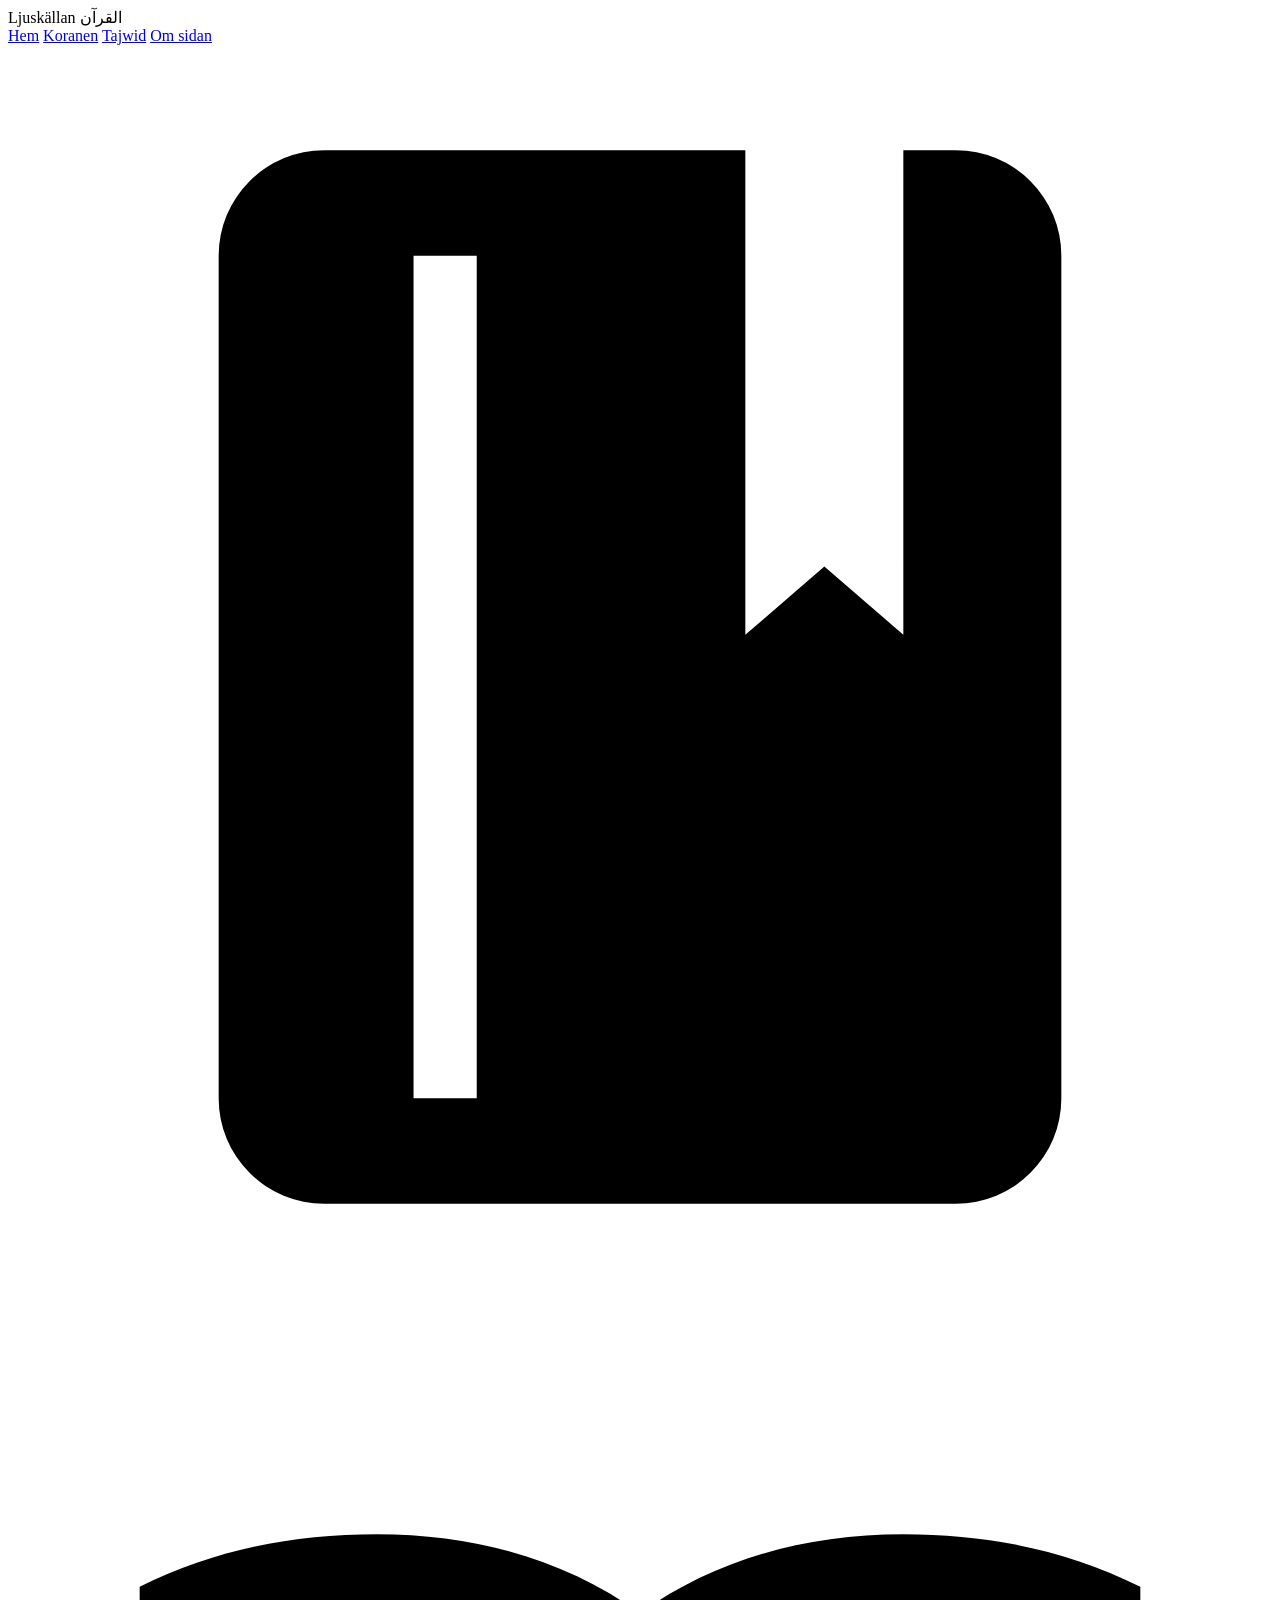
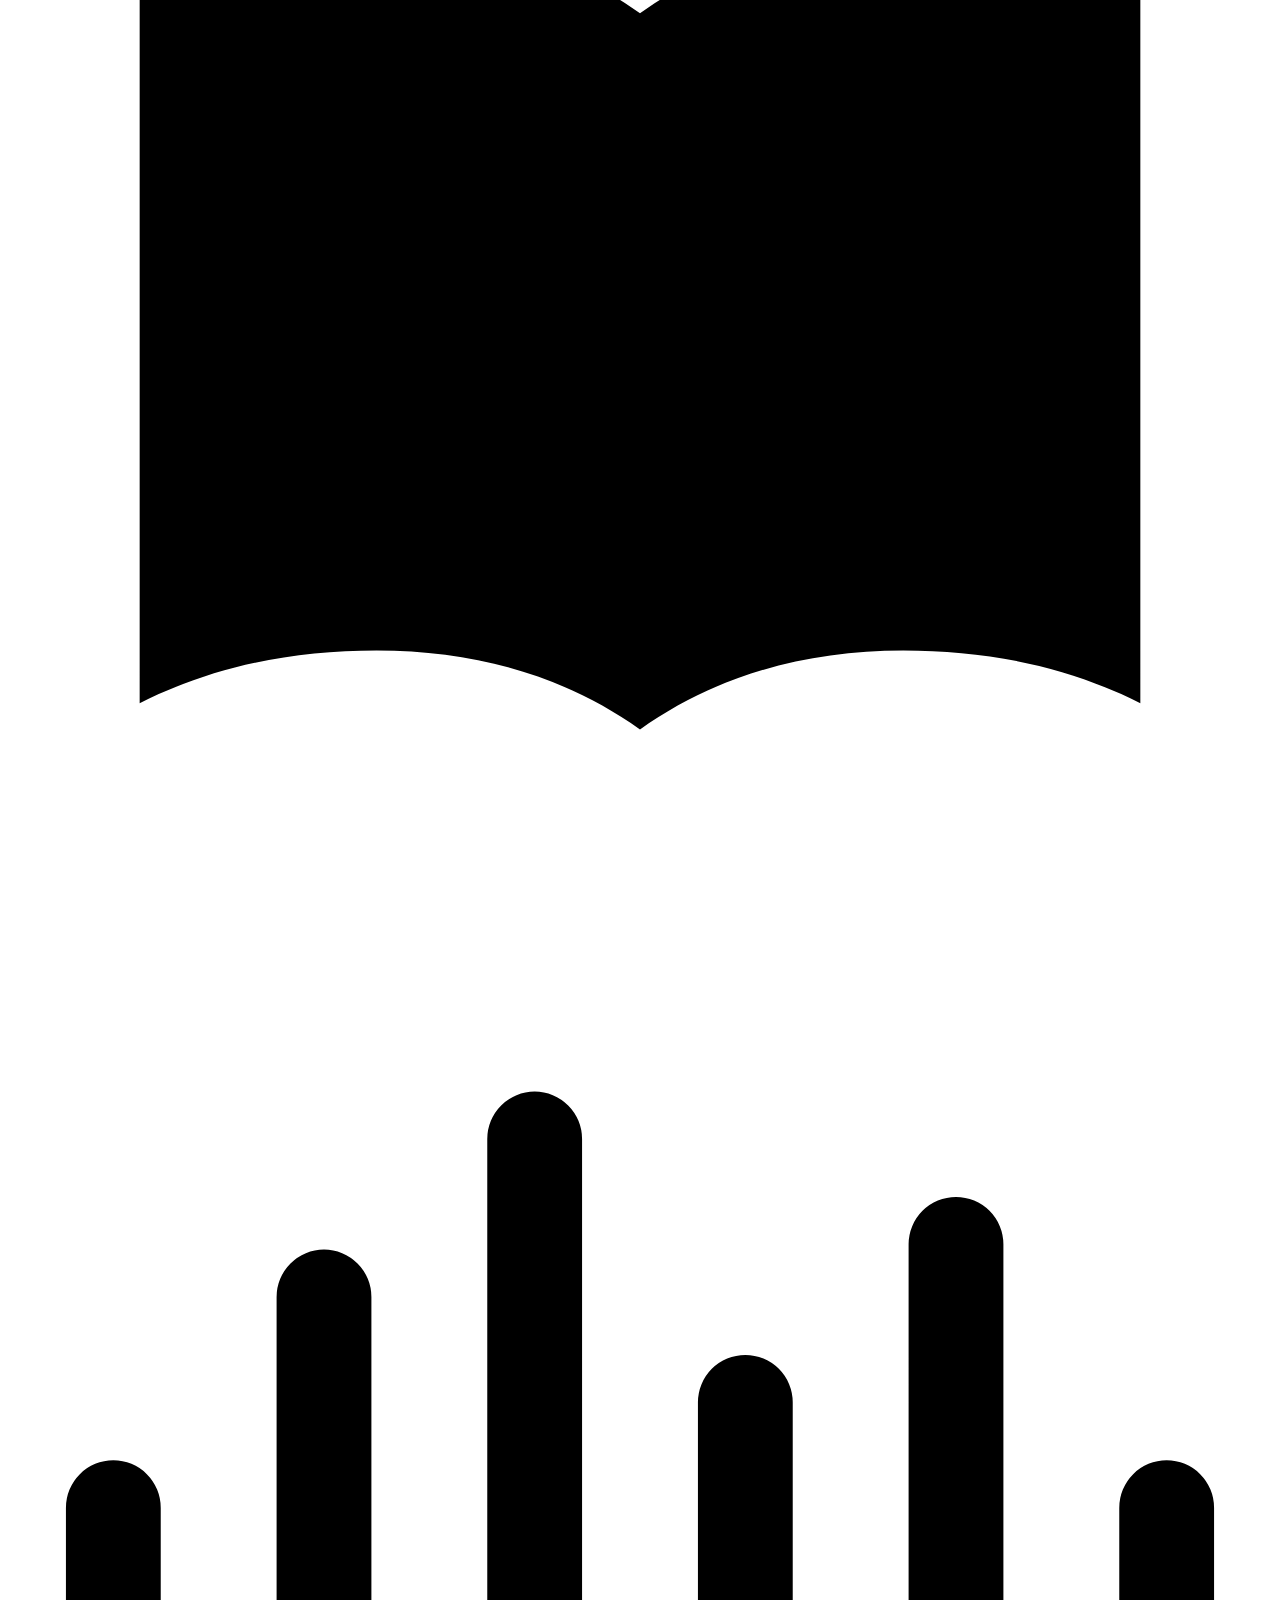
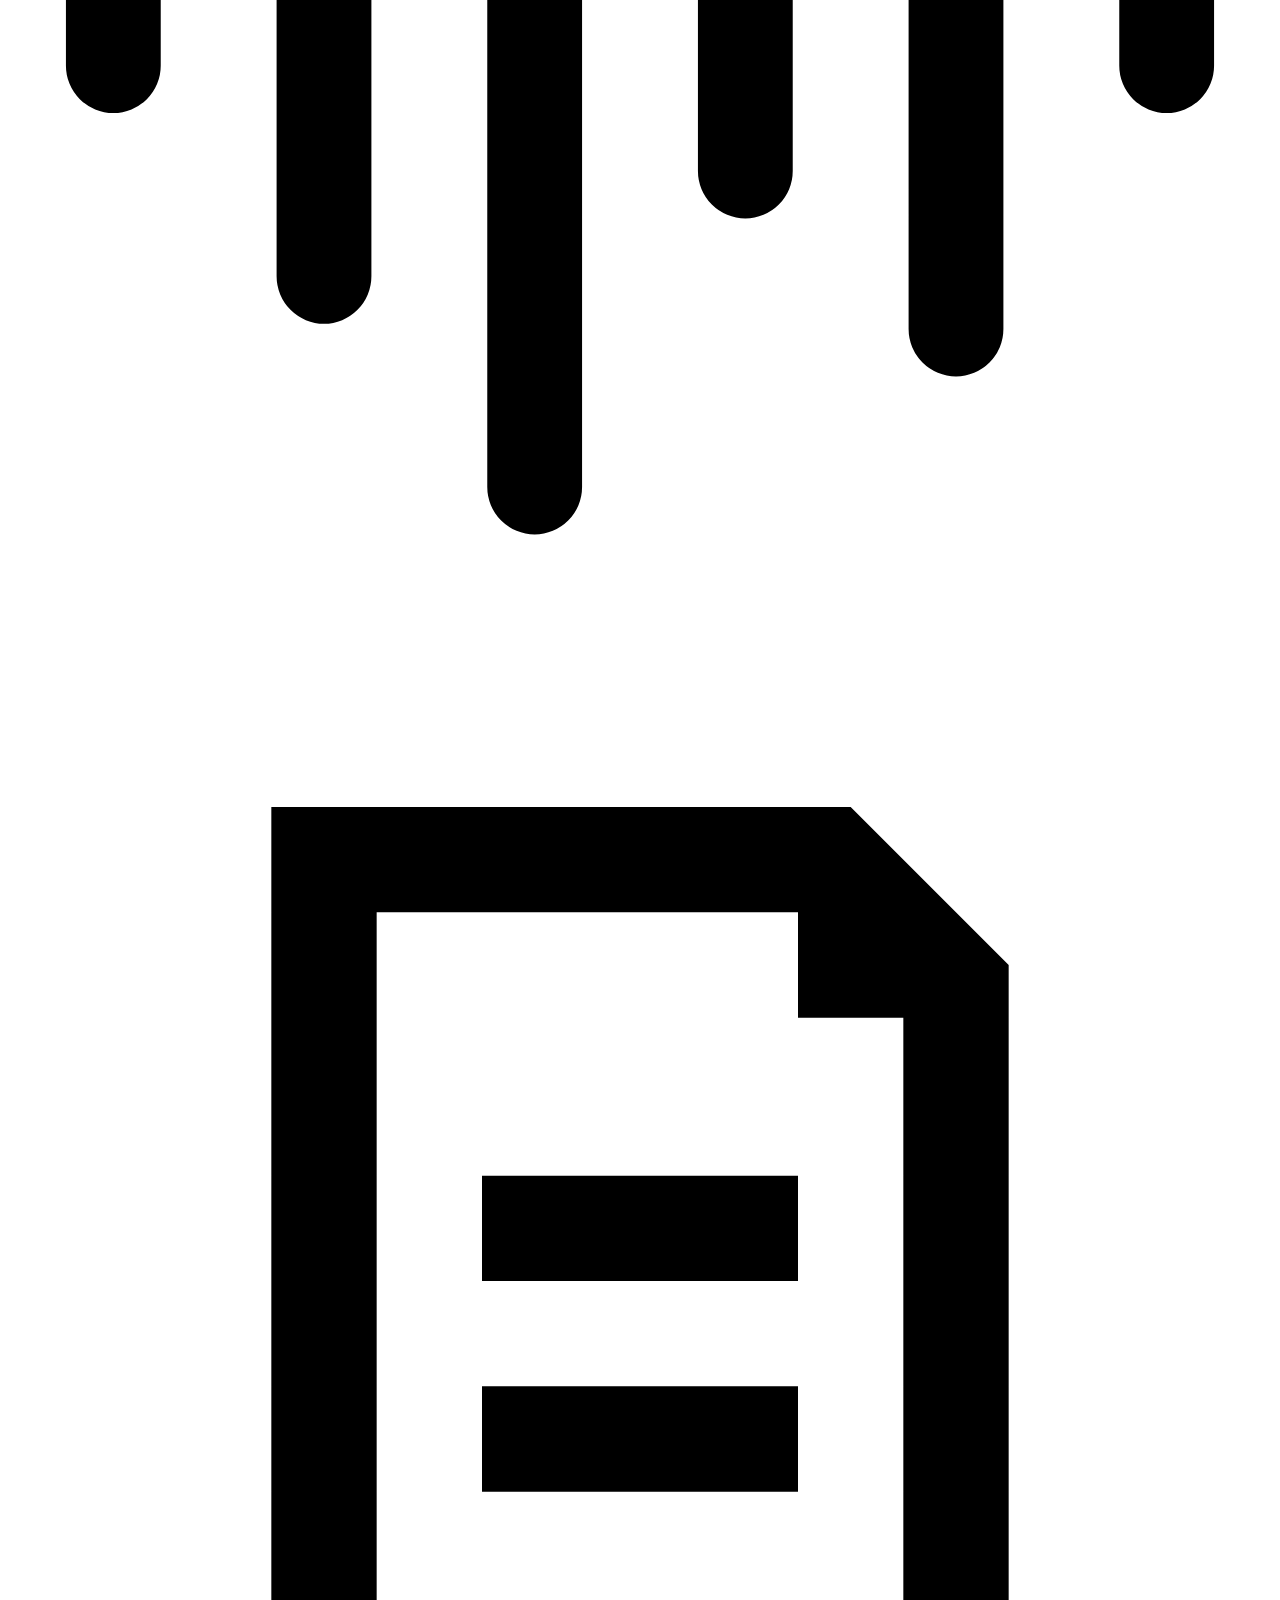
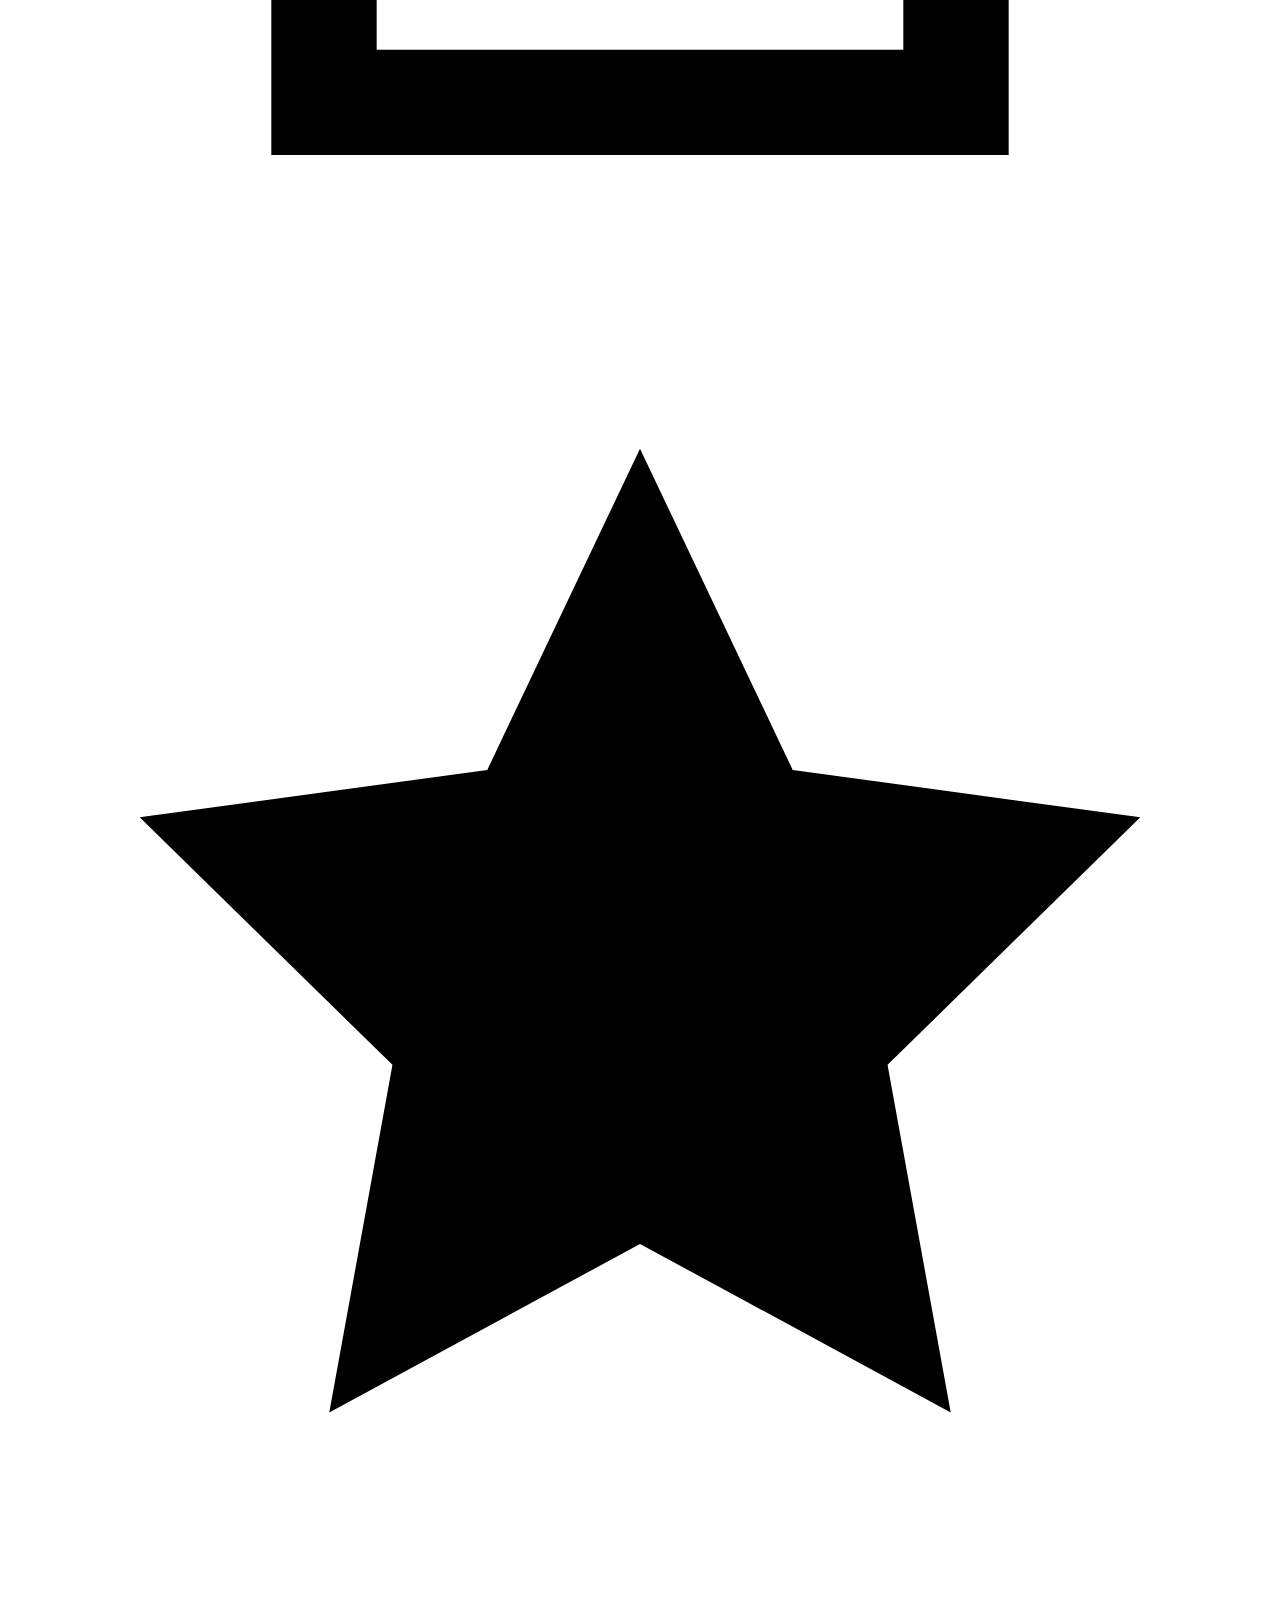
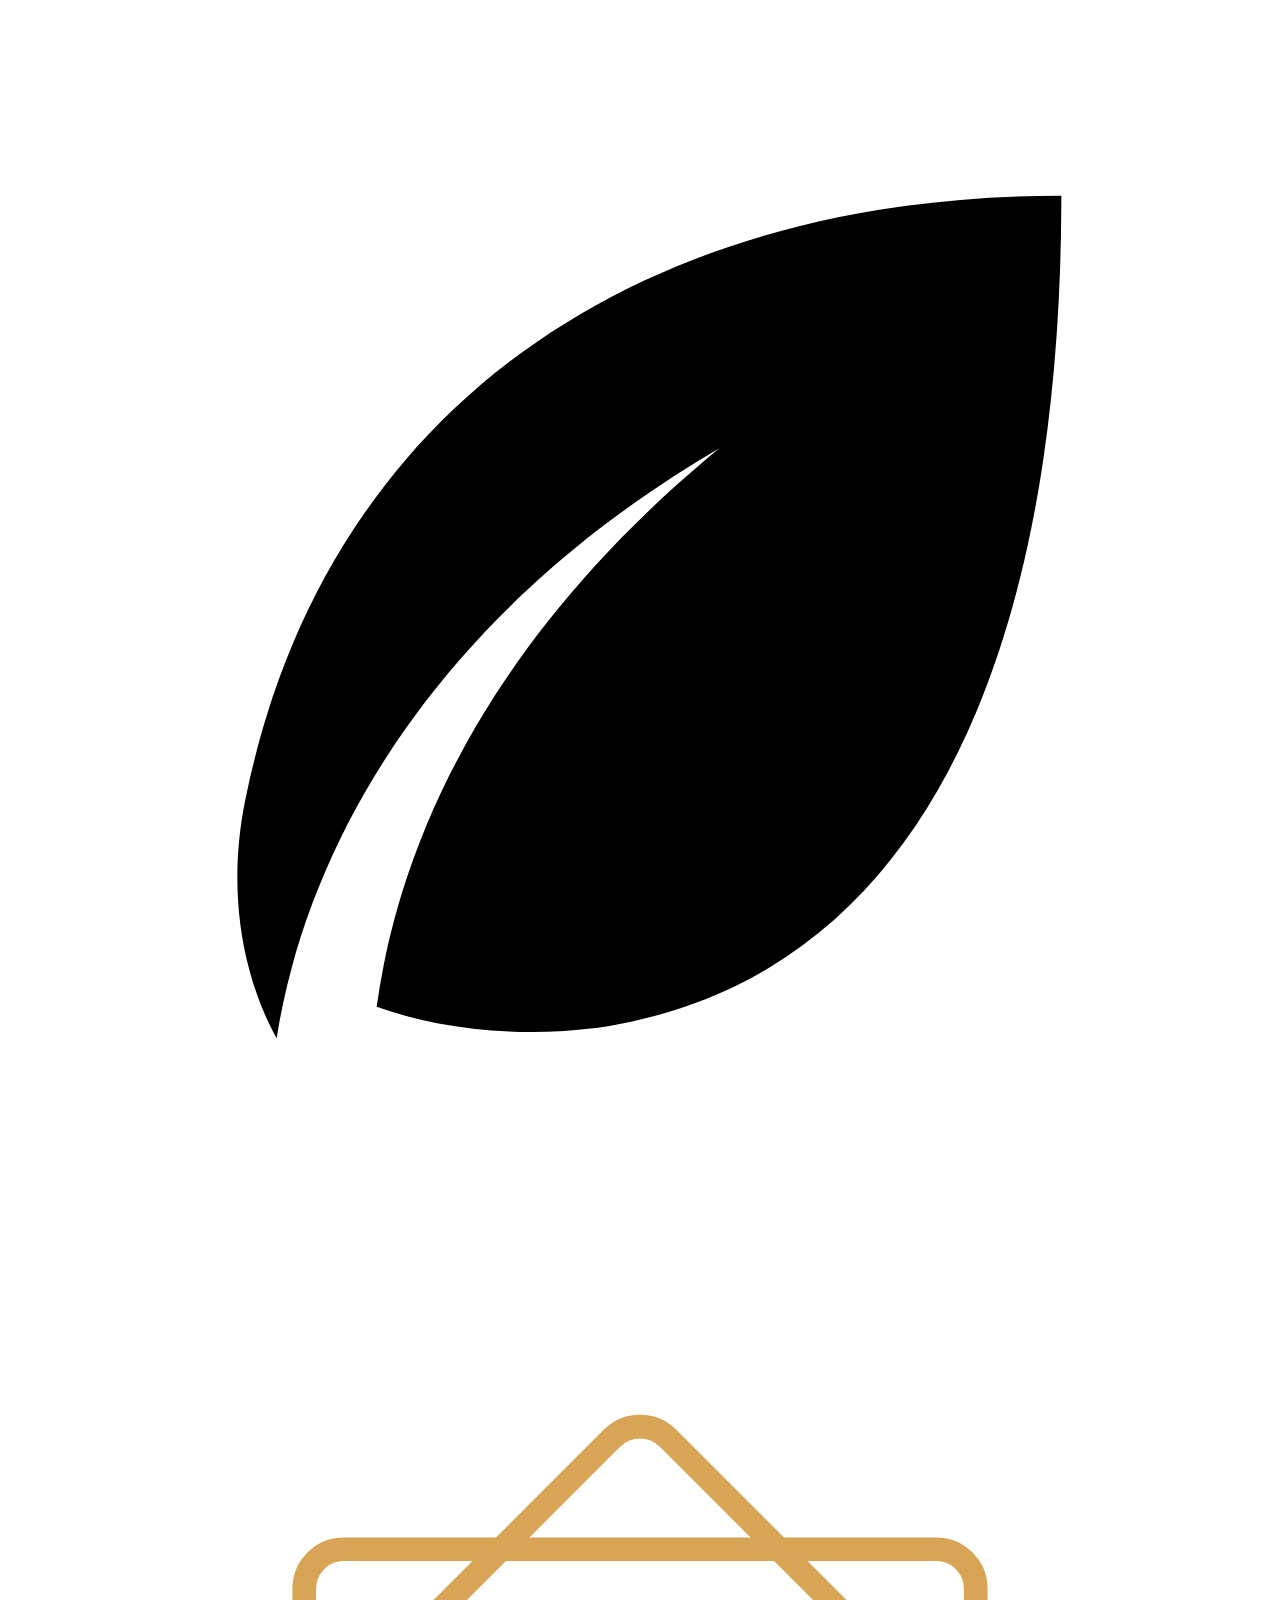
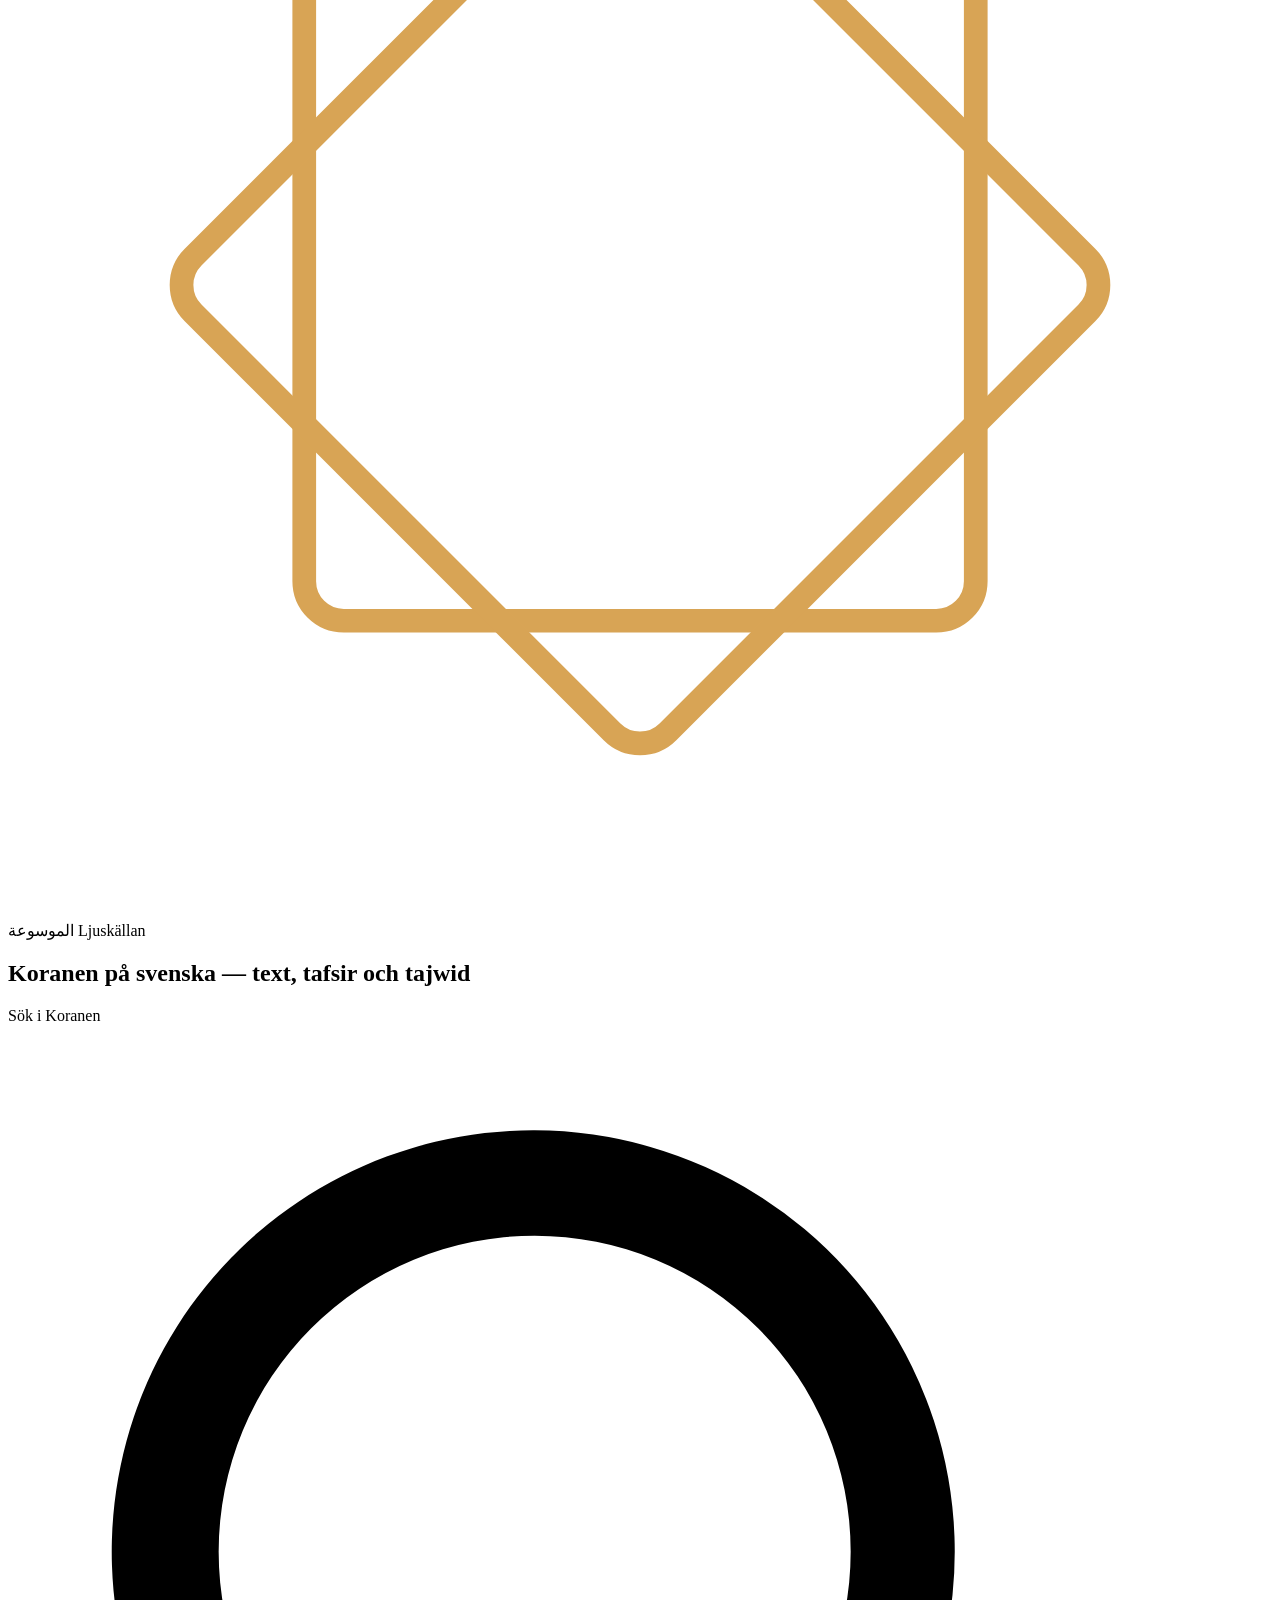
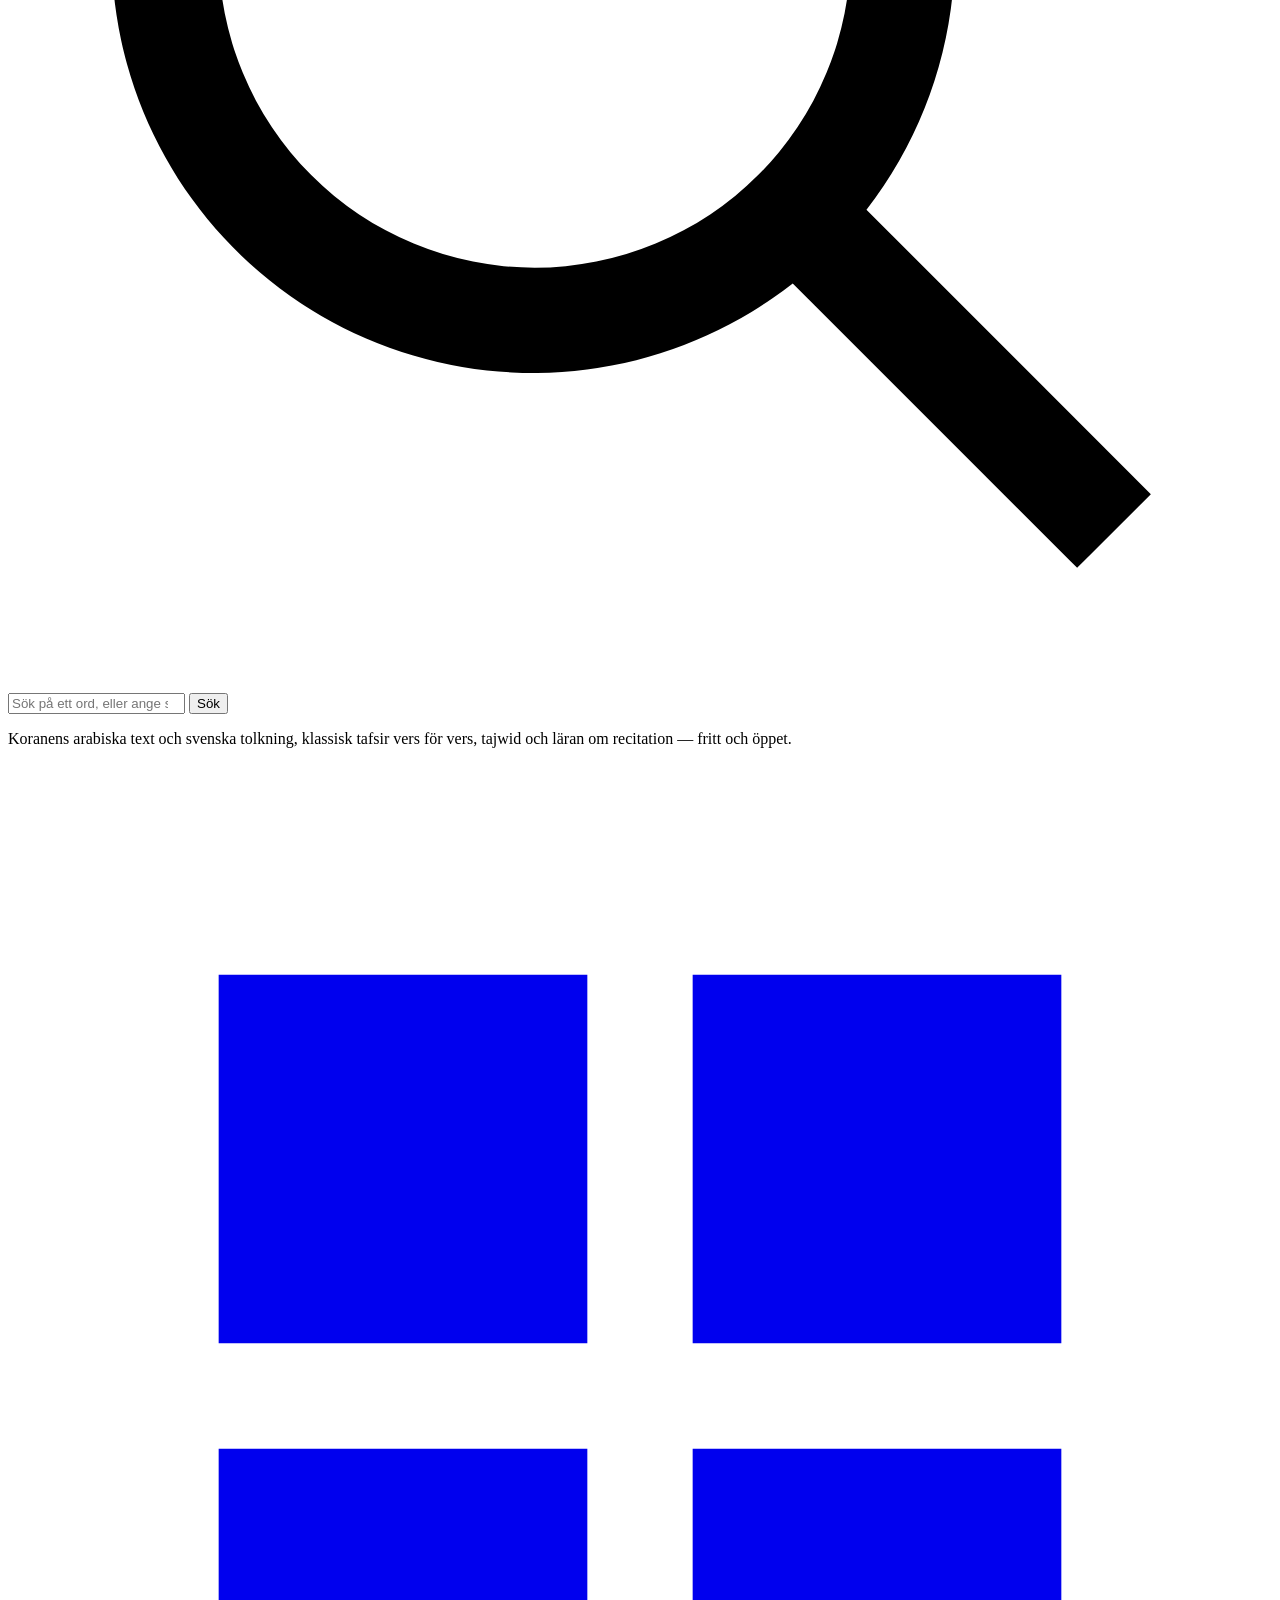
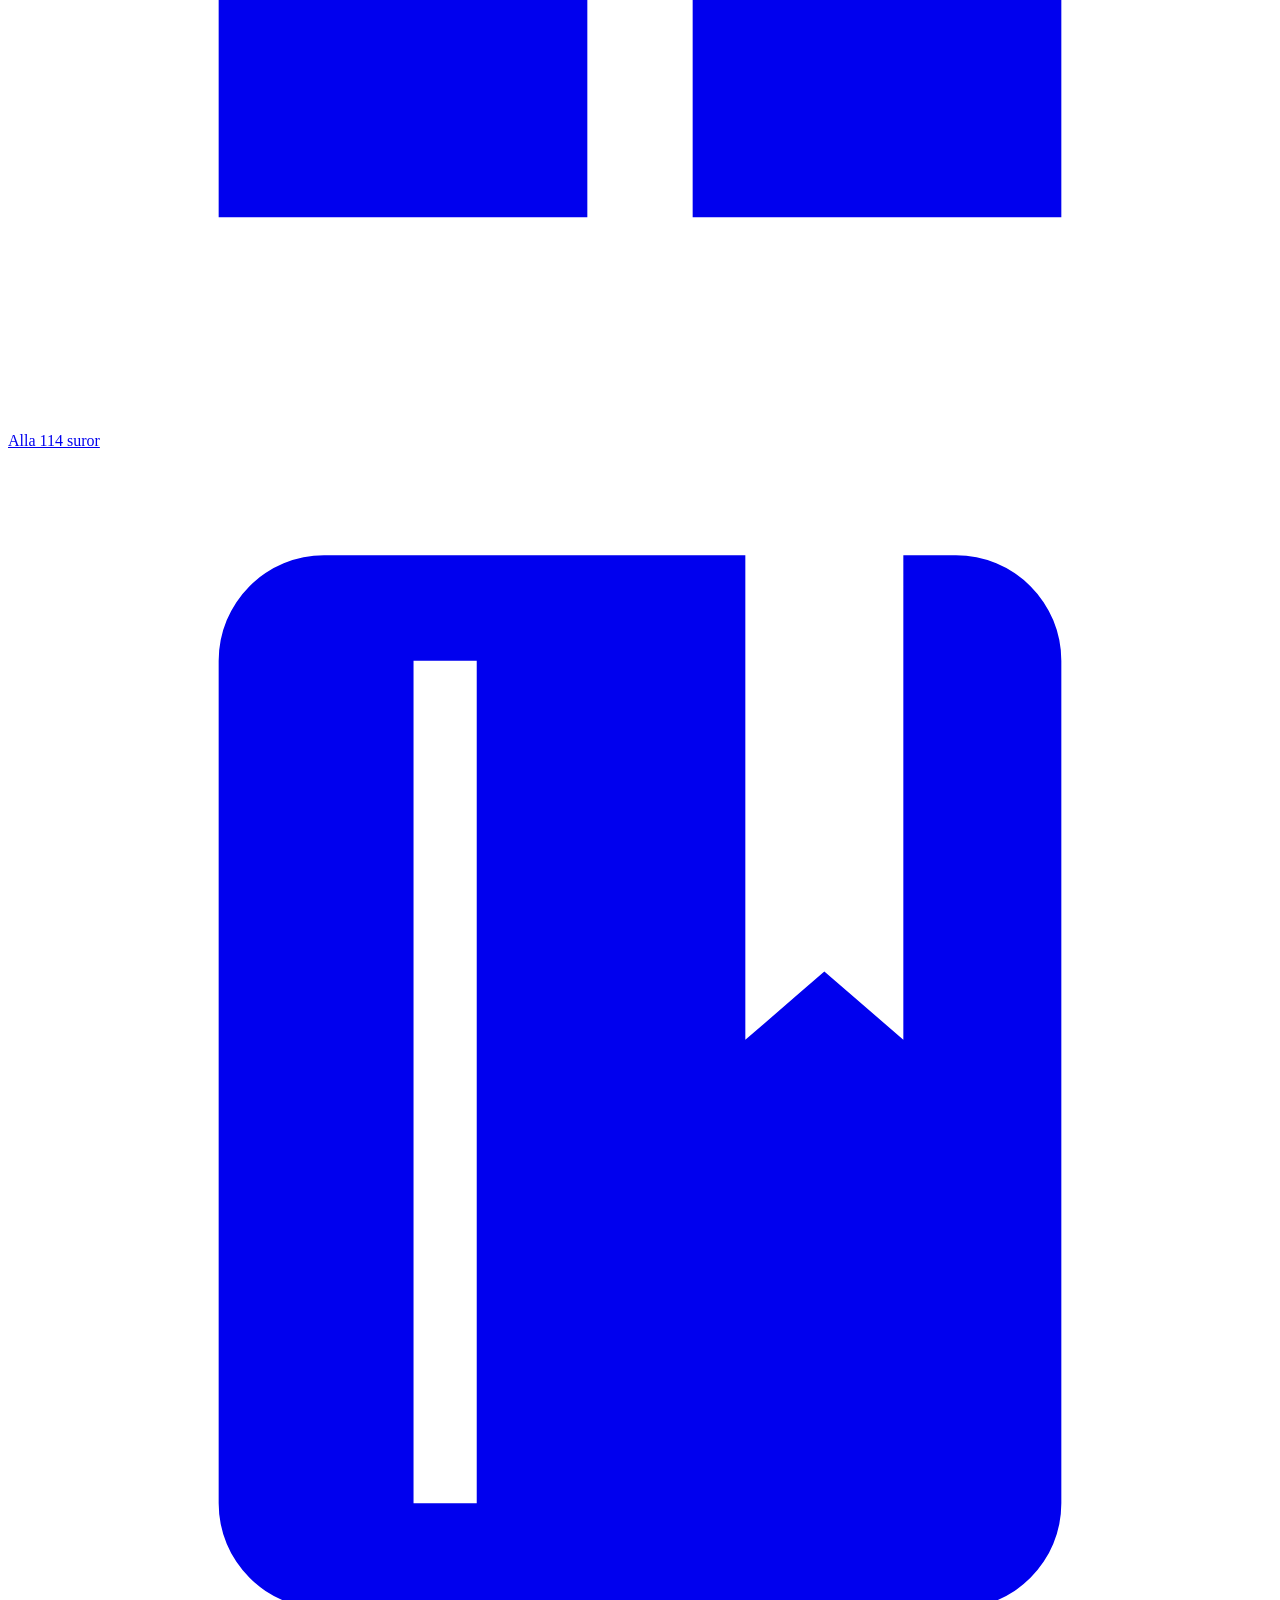
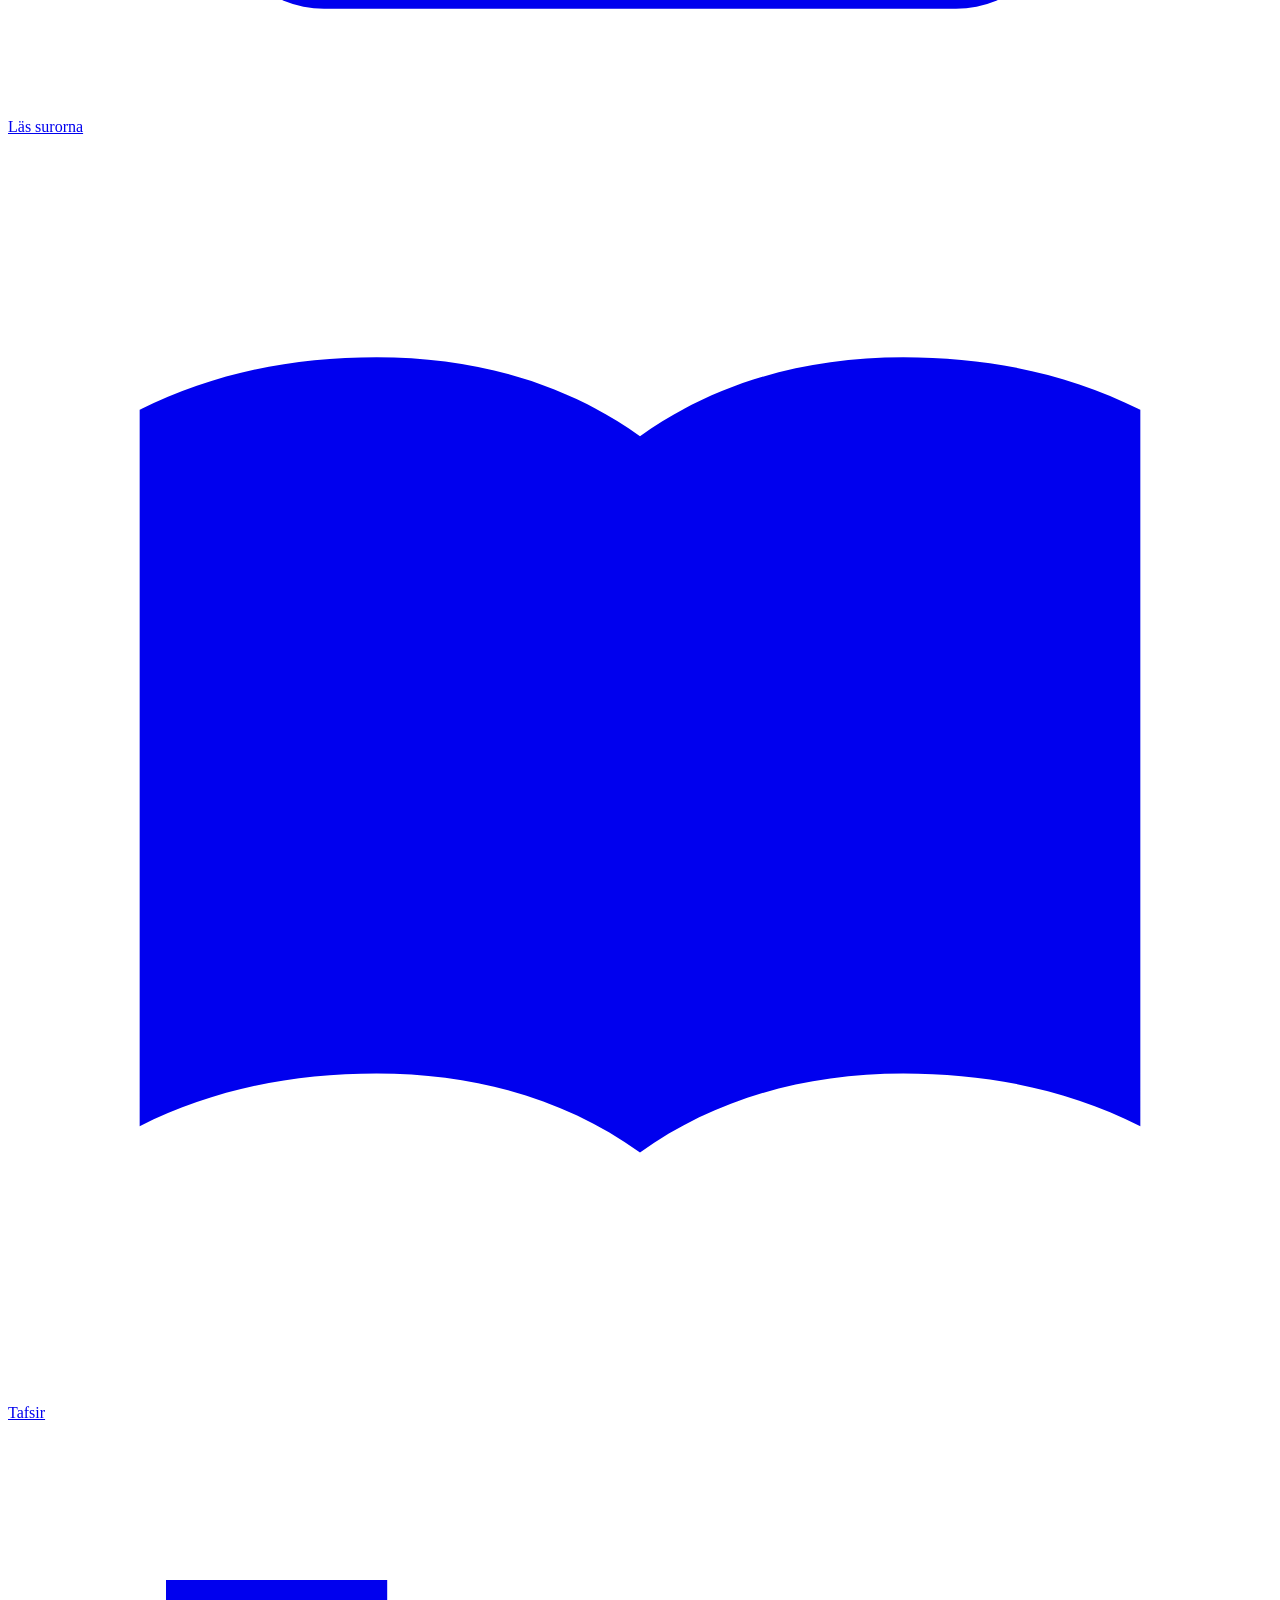
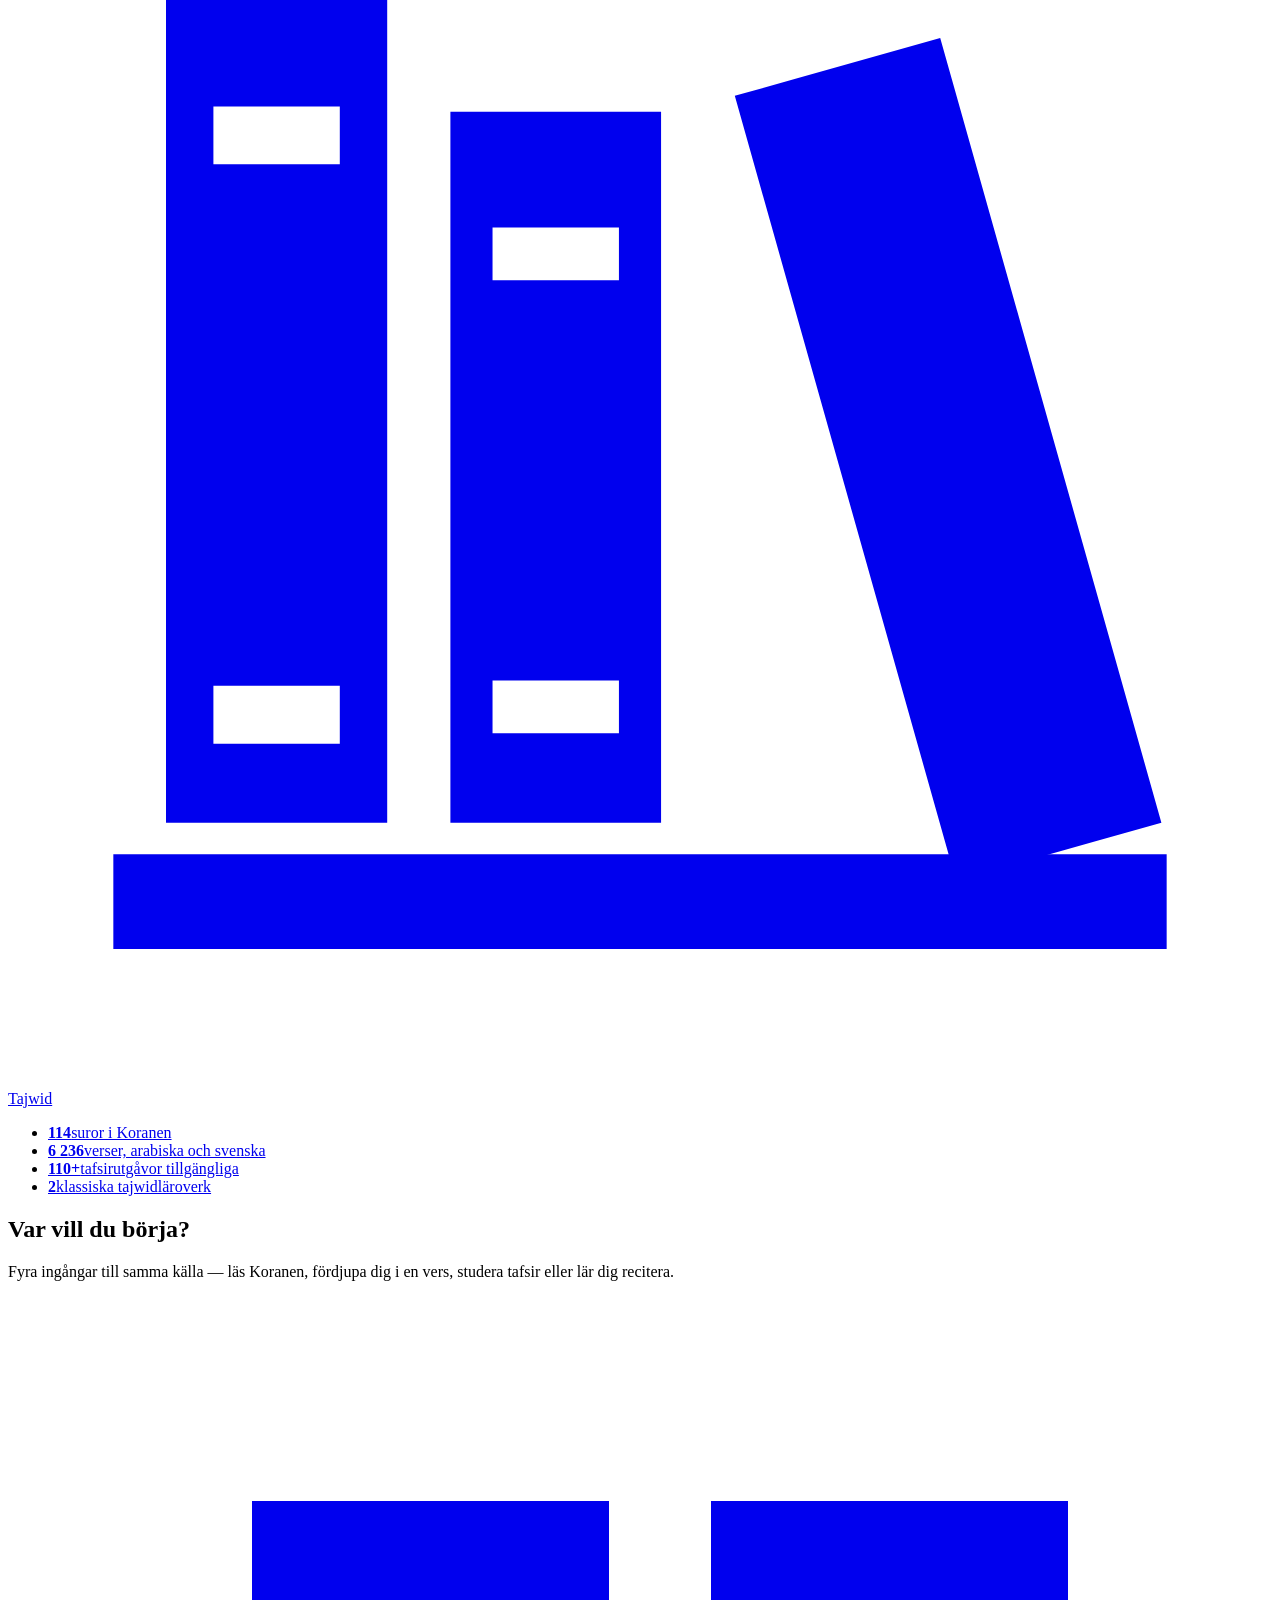
==== index.html @ e898deb9 "Add files via upload" ====
<!DOCTYPE html>
<html lang="sv">
<head>
<meta charset="UTF-8">
<meta name="viewport" content="width=device-width, initial-scale=1">
<title>Ljuskällan — Koranen på svenska med tafsir och tajwid</title>
<meta name="description" content="Koranens fullständiga text på arabiska och svenska, klassisk tafsir och tajwidlära, samlat på ett ställe.">
<link rel="icon" href="data:,">
<link rel="preconnect" href="https://fonts.googleapis.com">
<link rel="preconnect" href="https://fonts.gstatic.com" crossorigin>
<link href="https://fonts.googleapis.com/css2?family=Amiri:ital,wght@0,400;0,700;1,400&family=Lora:ital,wght@0,400;0,500;0,600;1,400&display=swap" rel="stylesheet">
<link rel="stylesheet" href="css/style.css">
</head>
<body class="home">

<header class="site-header">
  <div class="header-inner">
    <div class="site-name">Ljuskällan <span class="arabic">القرآن</span></div>
    <nav class="main-nav">
      <a href="index.html" class="current">Hem</a>
      <a href="quran.html">Koranen</a>
      <a href="tajwid.html">Tajwid</a>
      <a href="om.html">Om sidan</a>
    </nav>
  </div>
</header>

<section class="home-hero" aria-labelledby="hero-h">
  <div class="hero-stars" aria-hidden="true">
    <i style="left:6%;  top:18%; animation-delay:0s;    animation-duration:5.4s"></i>
    <i style="left:18%; top:72%; animation-delay:-1.2s; animation-duration:6.8s"></i>
    <i style="left:34%; top:36%; animation-delay:-2.6s; animation-duration:5.0s"></i>
    <i style="left:48%; top:84%; animation-delay:-0.8s; animation-duration:7.2s"></i>
    <i style="left:62%; top:22%; animation-delay:-3.4s; animation-duration:6.0s"></i>
    <i style="left:74%; top:66%; animation-delay:-1.8s; animation-duration:5.6s"></i>
    <i style="left:88%; top:32%; animation-delay:-4.2s; animation-duration:6.4s"></i>
    <i style="left:52%; top:12%; animation-delay:-2.0s; animation-duration:7.6s"></i>
  </div>

  <div class="home-hero-inner">
    <div class="hero-logo" aria-hidden="true">
      <span class="hero-ring hero-ring-1"></span>
      <span class="hero-ring hero-ring-2"></span>

      <span class="hero-orb orb-book">
        <svg viewBox="0 0 24 24"><path fill="currentColor" d="M6 2h12a2 2 0 0 1 2 2v16a2 2 0 0 1-2 2H6a2 2 0 0 1-2-2V4a2 2 0 0 1 2-2zm1.7 2v16h1.2V4H7.7zM14 2v9.2l1.5-1.3 1.5 1.3V2h-3z"/></svg>
      </span>
      <span class="hero-orb orb-tafsir">
        <svg viewBox="0 0 24 24"><path fill="currentColor" d="M2.5 5.2C3.9 4.5 5.4 4.2 7 4.2c1.9 0 3.6.5 5 1.5 1.4-1 3.1-1.5 5-1.5 1.6 0 3.1.3 4.5 1v13.6c-1.4-.7-2.9-1-4.5-1-1.9 0-3.6.5-5 1.5-1.4-1-3.1-1.5-5-1.5-1.6 0-3.1.3-4.5 1V5.2zm8.9 1.4h1.2v12.2h-1.2V6.6z"/></svg>
      </span>
      <span class="hero-orb orb-audio">
        <svg viewBox="0 0 24 24"><path fill="currentColor" d="M2 10v3M6 6v11M10 3v18M14 8v7M18 5v13M22 10v3" stroke="currentColor" stroke-width="1.8" fill="none" stroke-linecap="round"/></svg>
      </span>
      <span class="hero-orb orb-cards">
        <svg viewBox="0 0 24 24"><path fill="currentColor" d="M5 3h11l3 3v15H5zm2 2v14h10V7h-2V5zm2 5h6v2H9zm0 4h6v2H9z"/></svg>
      </span>
      <span class="hero-orb orb-star">
        <svg viewBox="0 0 24 24"><path fill="currentColor" d="M12 2.5l2.9 6.1 6.6.9-4.8 4.7 1.2 6.6L12 17.6 6.1 20.8l1.2-6.6-4.8-4.7 6.6-.9z"/></svg>
      </span>
      <span class="hero-orb orb-leaf">
        <svg viewBox="0 0 24 24"><path fill="currentColor" d="M20 4c-8 0-14 4-15.5 11.5-.4 2 .1 3.6.6 4.5.6-3.8 3.1-8.1 8.4-11.2-4 3.3-6 7-6.5 10.6 1.1.4 2.6.6 4.2.4C17.9 18.8 20 11.7 20 4z"/></svg>
      </span>

      <div class="hero-medal">
        <div class="hero-medal-inner">
          <svg class="hero-medal-orn" viewBox="0 0 64 64" aria-hidden="true">
            <g fill="none" stroke="#d8a455" stroke-width="1.2">
              <rect x="15" y="15" width="34" height="34" rx="2"></rect>
              <rect x="15" y="15" width="34" height="34" rx="2" transform="rotate(45 32 32)"></rect>
            </g>
          </svg>
          <div class="hero-medal-text">
            <span class="hero-medal-ar arabic">الموسوعة</span>
            <span class="hero-medal-sub">Ljuskällan</span>
          </div>
        </div>
      </div>
    </div>

    <h1 id="hero-h" class="home-hero-title">
      Koranen på svenska — text, tafsir och tajwid
    </h1>

    <form class="home-search" role="search" action="search.html" method="get" autocomplete="off">
      <label class="sr-only" for="home-q">Sök i Koranen</label>
      <svg class="home-search-icon" viewBox="0 0 24 24" aria-hidden="true">
        <path d="M10 2a8 8 0 1 0 4.9 14.3l5.4 5.4 1.4-1.4-5.4-5.4A8 8 0 0 0 10 2zm0 2a6 6 0 1 1 0 12 6 6 0 0 1 0-12z"/>
      </svg>
      <input id="home-q" name="q" type="search"
             placeholder="Sök på ett ord, eller ange sura:vers — t.ex. 2:255"
             aria-autocomplete="list"
             aria-controls="home-search-panel"
             aria-expanded="false">
      <button type="submit" class="home-search-btn">Sök</button>
      <div class="search-panel" id="home-search-panel" role="listbox" hidden></div>
    </form>

    <p class="home-hero-tag">
      Koranens arabiska text och svenska tolkning, klassisk tafsir vers för vers,
      tajwid och läran om recitation — fritt och öppet.
    </p>

    <nav class="home-cta" aria-label="Snabbval">
      <a class="home-cta-btn primary" href="quran.html">
        <svg viewBox="0 0 24 24" aria-hidden="true"><path fill="currentColor" d="M4 4h7v7H4zm9 0h7v7h-7zM4 13h7v7H4zm9 0h7v7h-7z"/></svg>
        <span>Alla 114 suror</span>
      </a>
      <a class="home-cta-btn" href="sura.html?sura=1">
        <svg viewBox="0 0 24 24" aria-hidden="true"><path fill="currentColor" d="M6 2h12a2 2 0 0 1 2 2v16a2 2 0 0 1-2 2H6a2 2 0 0 1-2-2V4a2 2 0 0 1 2-2zm1.7 2v16h1.2V4H7.7zM14 2v9.2l1.5-1.3 1.5 1.3V2h-3z"/></svg>
        <span>Läs surorna</span>
      </a>
      <a class="home-cta-btn" href="sura.html?sura=1">
        <svg viewBox="0 0 24 24" aria-hidden="true"><path fill="currentColor" d="M2.5 5.2C3.9 4.5 5.4 4.2 7 4.2c1.9 0 3.6.5 5 1.5 1.4-1 3.1-1.5 5-1.5 1.6 0 3.1.3 4.5 1v13.6c-1.4-.7-2.9-1-4.5-1-1.9 0-3.6.5-5 1.5-1.4-1-3.1-1.5-5-1.5-1.6 0-3.1.3-4.5 1V5.2zm8.9 1.4h1.2v12.2h-1.2V6.6z"/></svg>
        <span>Tafsir</span>
      </a>
      <a class="home-cta-btn" href="tajwid.html">
        <svg viewBox="0 0 24 24" aria-hidden="true"><path fill="currentColor" d="M3 3h4.2v16H3zm.9 2.4v1.1h2.4V5.4zm0 11v1.1h2.4v-1.1zM8.4 5.5h4v13.5h-4zm.8 2.2v1h2.4v-1zm0 8.6v1h2.4v-1zM13.8 5.2l3.9-1.1 4.2 14.9-3.9 1.1z"/><path fill="currentColor" d="M2 19.6h20v1.8H2z"/></svg>
        <span>Tajwid</span>
      </a>
    </nav>

  </div>
</section>

<main class="wide">

  <section class="stats-row" aria-label="Innehåll i korthet">
    <ul class="stats-list">
      <li><a href="quran.html"><b>114</b><span>suror i Koranen</span></a></li>
      <li><a href="quran.html"><b>6&nbsp;236</b><span>verser, arabiska och svenska</span></a></li>
      <li><a href="sura.html?sura=1"><b>110+</b><span>tafsirutgåvor tillgängliga</span></a></li>
      <li><a href="tajwid.html"><b>2</b><span>klassiska tajwidläroverk</span></a></li>
    </ul>
  </section>

  <section class="doors-section" aria-labelledby="doors-h">
    <header class="section-head">
      <h2 id="doors-h">Var vill du börja?</h2>
      <p class="section-sub">
        Fyra ingångar till samma källa — läs Koranen, fördjupa dig i en vers,
        studera tafsir eller lär dig recitera.
      </p>
    </header>

    <ul class="doors">
      <li>
        <a class="door" href="quran.html">
          <span class="door-icon" aria-hidden="true">
            <svg viewBox="0 0 24 24"><path fill="currentColor" d="M4 4h7v7H4zm9 0h7v7h-7zM4 13h7v7H4zm9 0h7v7h-7z"/></svg>
          </span>
          <span class="door-body">
            <b>Koranen, sura för sura</b>
            <em>114 suror · alla verser</em>
            <span>Bläddra bland alla suror. Varje vers visas på arabiska och
              svenska, med en direktlänk vidare till tafsir.</span>
          </span>
        </a>
      </li>

      <li>
        <a class="door" href="sura.html?sura=1">
          <span class="door-icon" aria-hidden="true">
            <svg viewBox="0 0 24 24"><path fill="currentColor" d="M6 2h12a2 2 0 0 1 2 2v16a2 2 0 0 1-2 2H6a2 2 0 0 1-2-2V4a2 2 0 0 1 2-2zm1.7 2v16h1.2V4H7.7zM14 2v9.2l1.5-1.3 1.5 1.3V2h-3z"/></svg>
          </span>
          <span class="door-body">
            <b>Tafsir</b>
            <em>110+ utgåvor</em>
            <span>Klassisk och modern vers-för-vers-tolkning, från Ibn Kathir och
              al-Tabari till al-Sa'di och al-Muyassar.</span>
          </span>
        </a>
      </li>

      <li>
        <a class="door" href="tajwid.html">
          <span class="door-icon" aria-hidden="true">
            <svg viewBox="0 0 24 24"><path fill="currentColor" d="M3 3h4.2v16H3zm.9 2.4v1.1h2.4V5.4zm0 11v1.1h2.4v-1.1zM8.4 5.5h4v13.5h-4zm.8 2.2v1h2.4v-1zm0 8.6v1h2.4v-1zM13.8 5.2l3.9-1.1 4.2 14.9-3.9 1.1z"/><path fill="currentColor" d="M2 19.6h20v1.8H2z"/></svg>
          </span>
          <span class="door-body">
            <b>Tajwid</b>
            <em>2 klassiska läroverk</em>
            <span>Grunderna i korrekt koranrecitation, strukturerat efter
              <em>Tuhfat al-Atfal</em> och <em>al-Jazariyya</em> — med
              fullständiga texter att läsa.</span>
          </span>
        </a>
      </li>

      <li>
        <a class="door" href="om.html">
          <span class="door-icon" aria-hidden="true">
            <svg viewBox="0 0 24 24"><path fill="currentColor" d="M12 2a10 10 0 1 0 0 20 10 10 0 0 0 0-20zm1 15h-2v-6h2zm0-8h-2V7h2z"/></svg>
          </span>
          <span class="door-body">
            <b>Om sidan</b>
            <em>Källor och licenser</em>
            <span>Öppna källor, öppna licenser. Se vilka projekt texterna
              kommer från och hur de används.</span>
          </span>
        </a>
      </li>
    </ul>
  </section>

  <section class="featured-section" aria-labelledby="featured-h">
    <header class="section-head">
      <h2 id="featured-h">Börja med en av dessa</h2>
      <p class="section-sub">
        Korta suror att bekanta sig med, eller <a href="quran.html">se alla 114</a>.
      </p>
    </header>

    <ul class="featured-suras">
      <li>
        <a class="sura-h" href="sura.html?sura=1">
          <svg class="orn" viewBox="0 0 64 64" aria-hidden="true" focusable="false">
            <g fill="#d8a455">
              <rect x="15" y="15" width="34" height="34" rx="2"></rect>
              <rect x="15" y="15" width="34" height="34" rx="2" transform="rotate(45 32 32)"></rect>
            </g>
            <circle cx="32" cy="32" r="11.5" fill="#0b4a31"></circle>
            <circle cx="32" cy="32" r="7.5" fill="none" stroke="#d8a455" stroke-width="2.5"></circle>
          </svg>
          <span>سورة الفاتحة</span>
          <svg class="orn" viewBox="0 0 64 64" aria-hidden="true" focusable="false">
            <g fill="#d8a455">
              <rect x="15" y="15" width="34" height="34" rx="2"></rect>
              <rect x="15" y="15" width="34" height="34" rx="2" transform="rotate(45 32 32)"></rect>
            </g>
            <circle cx="32" cy="32" r="11.5" fill="#0b4a31"></circle>
            <circle cx="32" cy="32" r="7.5" fill="none" stroke="#d8a455" stroke-width="2.5"></circle>
          </svg>
        </a>
        <div class="sura-body">
          <span class="surah-num">1</span>
          <span class="surah-names">
            <span class="translit">al-Fatiha</span>
            <span class="swedish">Öppningen · 7 verser</span>
          </span>
        </div>
      </li>

      <li>
        <a class="sura-h" href="sura.html?sura=112">
          <svg class="orn" viewBox="0 0 64 64" aria-hidden="true" focusable="false">
            <g fill="#d8a455">
              <rect x="15" y="15" width="34" height="34" rx="2"></rect>
              <rect x="15" y="15" width="34" height="34" rx="2" transform="rotate(45 32 32)"></rect>
            </g>
            <circle cx="32" cy="32" r="11.5" fill="#0b4a31"></circle>
            <circle cx="32" cy="32" r="7.5" fill="none" stroke="#d8a455" stroke-width="2.5"></circle>
          </svg>
          <span>سورة الإخلاص</span>
          <svg class="orn" viewBox="0 0 64 64" aria-hidden="true" focusable="false">
            <g fill="#d8a455">
              <rect x="15" y="15" width="34" height="34" rx="2"></rect>
              <rect x="15" y="15" width="34" height="34" rx="2" transform="rotate(45 32 32)"></rect>
            </g>
            <circle cx="32" cy="32" r="11.5" fill="#0b4a31"></circle>
            <circle cx="32" cy="32" r="7.5" fill="none" stroke="#d8a455" stroke-width="2.5"></circle>
          </svg>
        </a>
        <div class="sura-body">
          <span class="surah-num">112</span>
          <span class="surah-names">
            <span class="translit">al-Ikhlas</span>
            <span class="swedish">Den rena tron · 4 verser</span>
          </span>
        </div>
      </li>

      <li>
        <a class="sura-h" href="sura.html?sura=36">
          <svg class="orn" viewBox="0 0 64 64" aria-hidden="true" focusable="false">
            <g fill="#d8a455">
              <rect x="15" y="15" width="34" height="34" rx="2"></rect>
              <rect x="15" y="15" width="34" height="34" rx="2" transform="rotate(45 32 32)"></rect>
            </g>
            <circle cx="32" cy="32" r="11.5" fill="#0b4a31"></circle>
            <circle cx="32" cy="32" r="7.5" fill="none" stroke="#d8a455" stroke-width="2.5"></circle>
          </svg>
          <span>سورة يس</span>
          <svg class="orn" viewBox="0 0 64 64" aria-hidden="true" focusable="false">
            <g fill="#d8a455">
              <rect x="15" y="15" width="34" height="34" rx="2"></rect>
              <rect x="15" y="15" width="34" height="34" rx="2" transform="rotate(45 32 32)"></rect>
            </g>
            <circle cx="32" cy="32" r="11.5" fill="#0b4a31"></circle>
            <circle cx="32" cy="32" r="7.5" fill="none" stroke="#d8a455" stroke-width="2.5"></circle>
          </svg>
        </a>
        <div class="sura-body">
          <span class="surah-num">36</span>
          <span class="surah-names">
            <span class="translit">Ya Sin</span>
            <span class="swedish">Ya Sin · 83 verser</span>
          </span>
        </div>
      </li>

      <li>
        <a class="sura-h" href="sura.html?sura=55">
          <svg class="orn" viewBox="0 0 64 64" aria-hidden="true" focusable="false">
            <g fill="#d8a455">
              <rect x="15" y="15" width="34" height="34" rx="2"></rect>
              <rect x="15" y="15" width="34" height="34" rx="2" transform="rotate(45 32 32)"></rect>
            </g>
            <circle cx="32" cy="32" r="11.5" fill="#0b4a31"></circle>
            <circle cx="32" cy="32" r="7.5" fill="none" stroke="#d8a455" stroke-width="2.5"></circle>
          </svg>
          <span>سورة الرحمن</span>
          <svg class="orn" viewBox="0 0 64 64" aria-hidden="true" focusable="false">
            <g fill="#d8a455">
              <rect x="15" y="15" width="34" height="34" rx="2"></rect>
              <rect x="15" y="15" width="34" height="34" rx="2" transform="rotate(45 32 32)"></rect>
            </g>
            <circle cx="32" cy="32" r="11.5" fill="#0b4a31"></circle>
            <circle cx="32" cy="32" r="7.5" fill="none" stroke="#d8a455" stroke-width="2.5"></circle>
          </svg>
        </a>
        <div class="sura-body">
          <span class="surah-num">55</span>
          <span class="surah-names">
            <span class="translit">ar-Rahman</span>
            <span class="swedish">Den Nåderike · 78 verser</span>
          </span>
        </div>
      </li>
    </ul>
  </section>

  <section class="framed" aria-labelledby="om-sidan">
    <h2 id="om-sidan">Vad hittar du här?</h2>

    <dl class="feature-list">
      <dt>Koranens text</dt>
      <dd>
        Den fullständiga arabiska Uthmani-texten, vers för vers, tillsammans med
        Knut Bernströms svenska tolkning — den mest spridda fullständiga svenska
        Korantolkningen.
      </dd>

      <dt>Tafsir</dt>
      <dd>
        Klassisk och modern kommentarlitteratur i över hundra utgåvor — från
        Ibn Kathir, al-Tabari och al-Qurtubi till al-Sa'di, al-Muyassar och
        Ibn Ashur. Varje utgåva förklarar versernas sammanhang, orsak till
        uppenbarelse och juridiska eller språkliga poänger.
      </dd>

      <dt>Tajwid</dt>
      <dd>
        Reglerna för korrekt uttal och recitation, genomgångna utifrån strukturen
        i de klassiska läroverken <em>Tuhfat al-Atfal</em> av al-Jamzuri och
        <em>al-Muqaddimah al-Jazariyyah</em> av Ibn al-Jazari — med de
        fullständiga texterna att läsa direkt på sidan.
      </dd>
    </dl>
  </section>

  <aside class="notice" role="note">
    <strong>En ärlig notering:</strong>
    tafsir-texterna på den här sidan hämtas från öppna källor som i dag bara
    finns på arabiska eller engelska — det finns ännu ingen fri, öppet licensierad
    svensk översättning av till exempel Ibn Kathirs tafsir.
    Se <a href="om.html">Om sidan</a> för detaljer och källor.
  </aside>

</main>

<footer>
  <p>
  Ljuskällan — Koranen på svenska - 2026
  </p>
</footer>

<script src="js/surah-data.js"></script>
<script>
/* ============================================================
   Live-sökpanel — robust mot CORS
   ============================================================ */
(function(){
  const form  = document.querySelector(".home-search");
  const input = document.getElementById("home-q");
  const panel = document.getElementById("home-search-panel");
  if(!form || !input || !panel) return;

  const SURAH_TOTAL = 114;

  const SURAH_ROMAN = {
    1:"al-Fatiha", 2:"al-Baqara", 3:"al-Imran", 4:"an-Nisa",
    5:"al-Ma'ida", 6:"al-An'am", 7:"al-A'raf", 8:"al-Anfal",
    9:"at-Tawba", 10:"Yunus", 11:"Hud", 12:"Yusuf",
    13:"ar-Ra'd", 14:"Ibrahim", 15:"al-Hijr", 16:"an-Nahl",
    17:"al-Isra", 18:"al-Kahf", 19:"Maryam", 20:"Ta-Ha",
    21:"al-Anbiya", 22:"al-Hajj", 23:"al-Mu'minun", 24:"an-Nur",
    25:"al-Furqan", 26:"ash-Shu'ara", 27:"an-Naml", 28:"al-Qasas",
    29:"al-Ankabut", 30:"ar-Rum", 31:"Luqman", 32:"as-Sajda",
    33:"al-Ahzab", 34:"Saba", 35:"Fatir", 36:"Ya-Sin", 37:"as-Saffat",
    38:"Sad", 39:"az-Zumar", 40:"Ghafir", 41:"Fussilat", 42:"ash-Shura",
    43:"az-Zukhruf", 44:"ad-Dukhan", 45:"al-Jathiya", 46:"al-Ahqaf",
    47:"Muhammad", 48:"al-Fath", 49:"al-Hujurat", 50:"Qaf",
    51:"adh-Dhariyat", 52:"at-Tur", 53:"an-Najm", 54:"al-Qamar",
    55:"ar-Rahman", 56:"al-Waqi'a", 57:"al-Hadid", 58:"al-Mujadila",
    59:"al-Hashr", 60:"al-Mumtahana", 61:"as-Saff", 62:"al-Jumu'a",
    63:"al-Munafiqun", 64:"at-Taghabun", 65:"at-Talaq", 66:"at-Tahrim",
    67:"al-Mulk", 68:"al-Qalam", 69:"al-Haqqa", 70:"al-Ma'arij",
    71:"Nuh", 72:"al-Jinn", 73:"al-Muzzammil", 74:"al-Muddaththir",
    75:"al-Qiyama", 76:"al-Insan", 77:"al-Mursalat", 78:"an-Naba",
    79:"an-Nazi'at", 80:"Abasa", 81:"at-Takwir", 82:"al-Infitar",
    83:"al-Mutaffifin", 84:"al-Inshiqaq", 85:"al-Buruj", 86:"at-Tariq",
    87:"al-A'la", 88:"al-Ghashiya", 89:"al-Fajr", 90:"al-Balad",
    91:"ash-Shams", 92:"al-Lail", 93:"ad-Duha", 94:"ash-Sharh",
    95:"at-Tin", 96:"al-Alaq", 97:"al-Qadr", 98:"al-Bayyina",
    99:"az-Zalzala", 100:"al-Adiyat", 101:"al-Qari'a", 102:"at-Takathur",
    103:"al-Asr", 104:"al-Humaza", 105:"al-Fil", 106:"Quraish",
    107:"al-Ma'un", 108:"al-Kawthar", 109:"al-Kafirun", 110:"an-Nasr",
    111:"al-Masad", 112:"al-Ikhlas", 113:"al-Falaq", 114:"an-Nas"
  };

  function parseRef(q){
    const m = q.match(/^(\d{1,3})\s*[:.\s]\s*(\d{1,3})$/);
    if(!m) return null;
    const s = +m[1], a = +m[2];
    return (s >= 1 && s <= SURAH_TOTAL && a >= 1) ? { sura: s, ayah: a } : null;
  }

  function matchSurahs(q){
    const needle = q.toLowerCase().trim();
    if(!needle) return [];

    if(/^\d{1,3}$/.test(needle)){
      const n = +needle;
      if(n >= 1 && n <= SURAH_TOTAL){
        return [{
          type: "sura", sura: n,
          label: `${n}. ${SURAH_ROMAN[n] || ""}`.trim(),
          sub: SURAH_SV[n] || ""
        }];
      }
    }

    const out = [];
    for(let n = 1; n <= SURAH_TOTAL; n++){
      const roman = (SURAH_ROMAN[n] || "").toLowerCase();
      const sv = (SURAH_SV[n] || "").toLowerCase();
      if(roman.startsWith(needle) || roman.includes(needle) || sv.includes(needle)){
        out.push({
          type: "sura", sura: n,
          label: `${n}. ${SURAH_ROMAN[n]}`,
          sub: SURAH_SV[n] || ""
        });
      }
      if(out.length >= 4) break;
    }
    return out;
  }

  async function tryJson(url){
    try{
      const r = await fetch(url, { mode: "cors" });
      if(!r.ok) return null;
      return await r.json();
    }catch{ return null; }
  }

  async function fetchVerses(q){
    // Minst 3 tecken — kortare frågor ger inga användbara träffar.
    if(q.length < 3) return [];

    const cleanQ = encodeURIComponent(q.trim());
    // RÄTT URL: /search/{nyckelord}/all/{utgåva}
    const direct = `https://api.alquran.cloud/v1/search/${cleanQ}/all/sv.bernstrom`;

    let data = await tryJson(direct);
    if(!data){
      data = await tryJson(`https://corsproxy.io/?${encodeURIComponent(direct)}`);
    }
    if(!data){
      data = await tryJson(`https://api.allorigins.win/raw?url=${encodeURIComponent(direct)}`);
    }

    if(!data || data.code !== 200 || !data.data) return [];

    return (data.data.matches || []).slice(0, 6).map(m => ({
      type: "verse",
      sura: m.surah.number,
      ayah: m.numberInSurah,
      text: m.text,
      roman: SURAH_ROMAN[m.surah.number] || m.surah.englishName,
      sv: SURAH_SV[m.surah.number] || ""
    }));
  }

  function esc(s){
    return String(s).replace(/[&<>"']/g, c => ({
      "&":"&amp;","<":"&lt;",">":"&gt;",'"':"&quot;","'":"&#39;"
    })[c]);
  }

  function highlight(text, q){
    const safe = esc(text);
    if(!q) return safe;
    const pat = q.replace(/[.*+?^${}()|[\]\\]/g, "\\$&");
    try{
      return safe.replace(new RegExp(`(${pat})`, "gi"), "<mark>$1</mark>");
    }catch{ return safe; }
  }

  function sectionHead(txt){
    const el = document.createElement("div");
    el.className = "sp-head";
    el.textContent = txt;
    return el;
  }

  function suraRow(it, q){
    const a = document.createElement("a");
    a.className = "sp-row";
    a.href = `sura.html?sura=${it.sura}`;
    a.setAttribute("role", "option");
    a.innerHTML = `
      <span class="sp-ic" aria-hidden="true">§</span>
      <span class="sp-tx">
        <span class="sp-la">${highlight(it.label, q)}</span>
        <span class="sp-su">${esc(it.sub)}</span>
      </span>`;
    return a;
  }

  function verseRow(it, q){
    const a = document.createElement("a");
    a.className = "sp-row";
    a.href = `sura.html?sura=${it.sura}#ayah-${it.ayah}`;
    a.setAttribute("role", "option");
    a.innerHTML = `
      <span class="sp-ic" aria-hidden="true">❝</span>
      <span class="sp-tx">
        <span class="sp-su">${it.sura}. ${esc(it.roman)} · vers ${it.ayah}</span>
        <span class="sp-la">${highlight(it.text, q)}</span>
      </span>`;
    return a;
  }

  function refRow(it){
    const a = document.createElement("a");
    a.className = "sp-row";
    a.href = `sura.html?sura=${it.sura}#ayah-${it.ayah}`;
    a.setAttribute("role", "option");
    a.innerHTML = `
      <span class="sp-ic" aria-hidden="true">→</span>
      <span class="sp-tx">
        <span class="sp-la">Gå till ${it.sura}:${it.ayah}</span>
        <span class="sp-su">${esc(SURAH_ROMAN[it.sura] || "")} · ${esc(SURAH_SV[it.sura] || "")}</span>
      </span>`;
    return a;
  }

  let timer = null;
  let reqSeq = 0;

  function close(){
    panel.hidden = true;
    panel.innerHTML = "";
    input.setAttribute("aria-expanded", "false");
  }

  function open(){
    panel.hidden = false;
    input.setAttribute("aria-expanded", "true");
  }

  async function update(){
    const q = input.value.trim();
    if(!q){ close(); return; }

    const seq = ++reqSeq;

    const ref = parseRef(q);
    const suras = matchSurahs(q);

    panel.innerHTML = "";
    if(ref) panel.appendChild(refRow(ref));
    if(suras.length){
      panel.appendChild(sectionHead("Suror"));
      suras.forEach(s => panel.appendChild(suraRow(s, q)));
    }
    if(panel.children.length) open();

    const verses = await fetchVerses(q);
    if(seq !== reqSeq) return;

    if(verses.length){
      panel.appendChild(sectionHead("Verser"));
      verses.forEach(v => panel.appendChild(verseRow(v, q)));
    }

    const foot = document.createElement("a");
    foot.className = "sp-foot";
    foot.href = `search.html?q=${encodeURIComponent(q)}`;
    foot.textContent = `Sök i hela Koranen efter "${q}" →`;
    panel.appendChild(foot);
    open();
  }

  input.addEventListener("input", () => {
    clearTimeout(timer);
    timer = setTimeout(update, 180);
  });

  input.addEventListener("focus", () => {
    if(input.value.trim()) update();
  });

  input.addEventListener("keydown", e => {
    if(e.key === "Escape") close();
  });

  document.addEventListener("click", e => {
    if(!form.contains(e.target)) close();
  });
})();
</script>

</body>
</html>
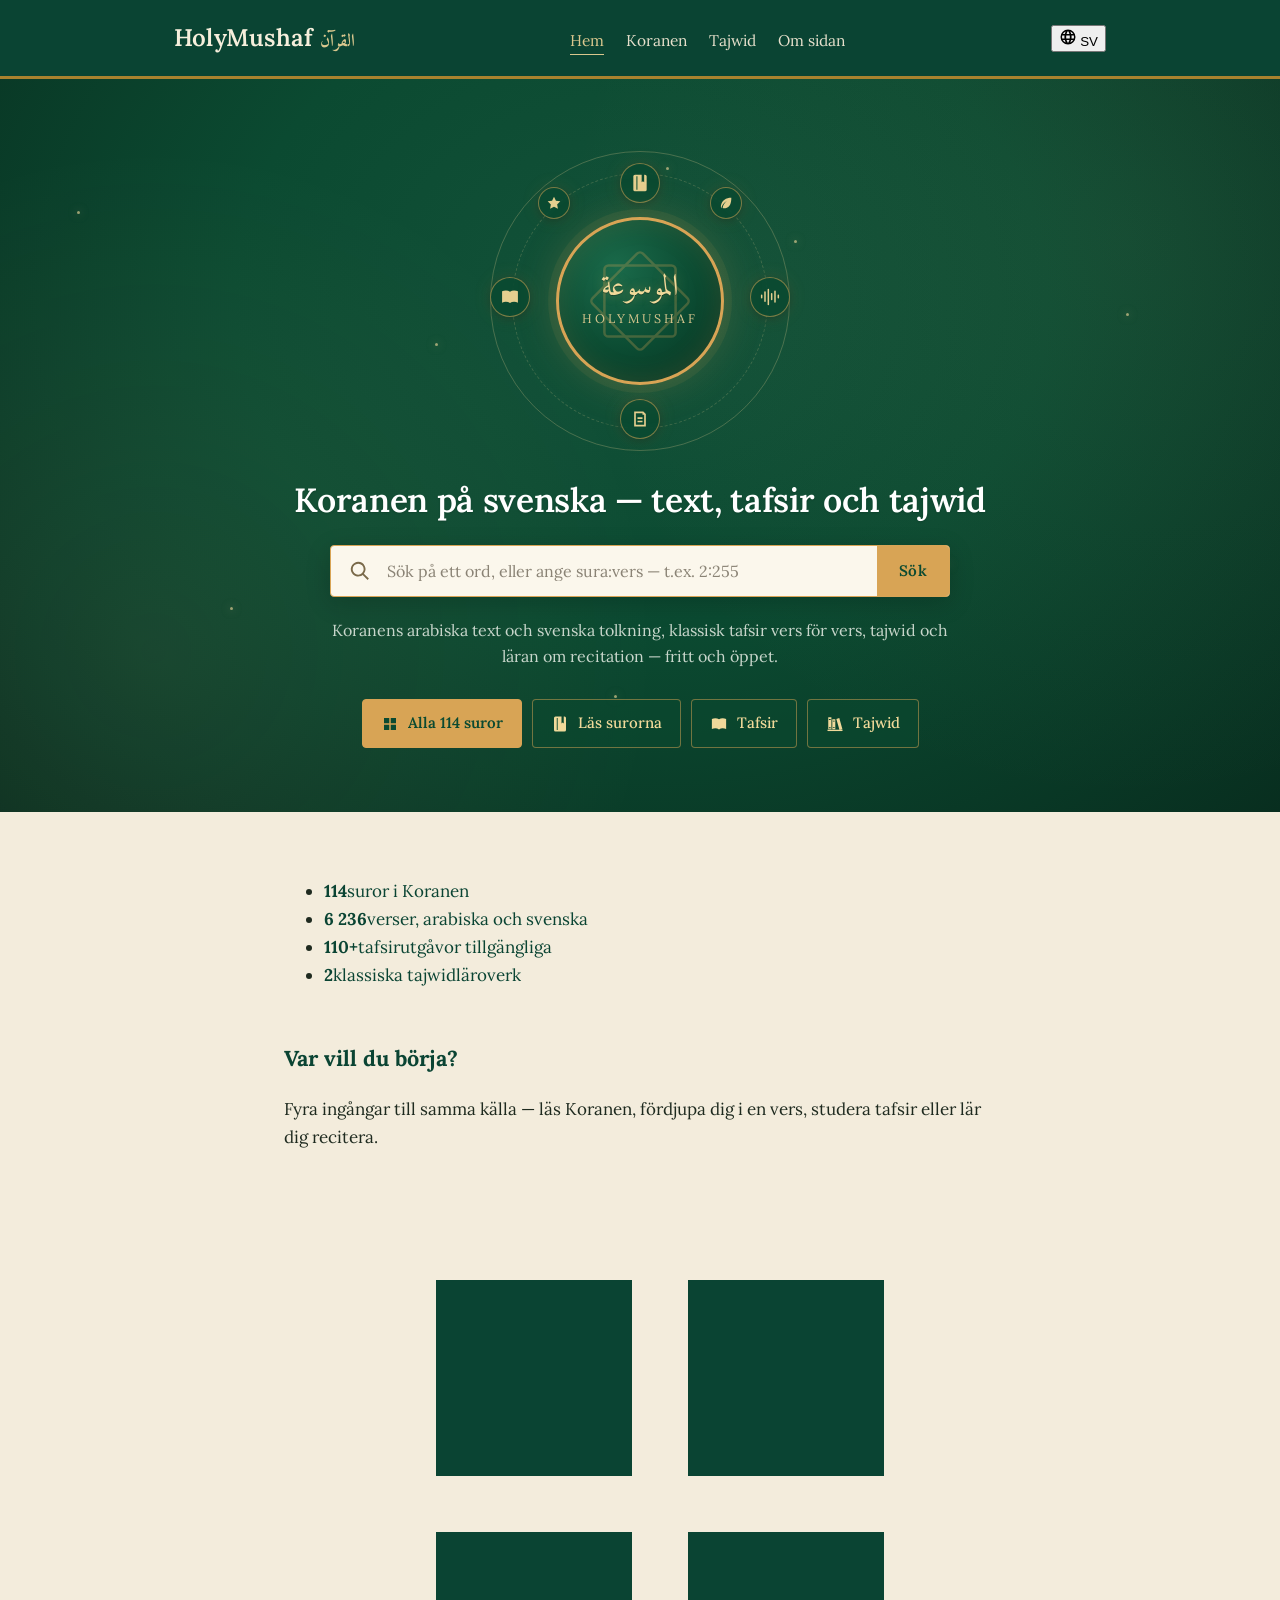
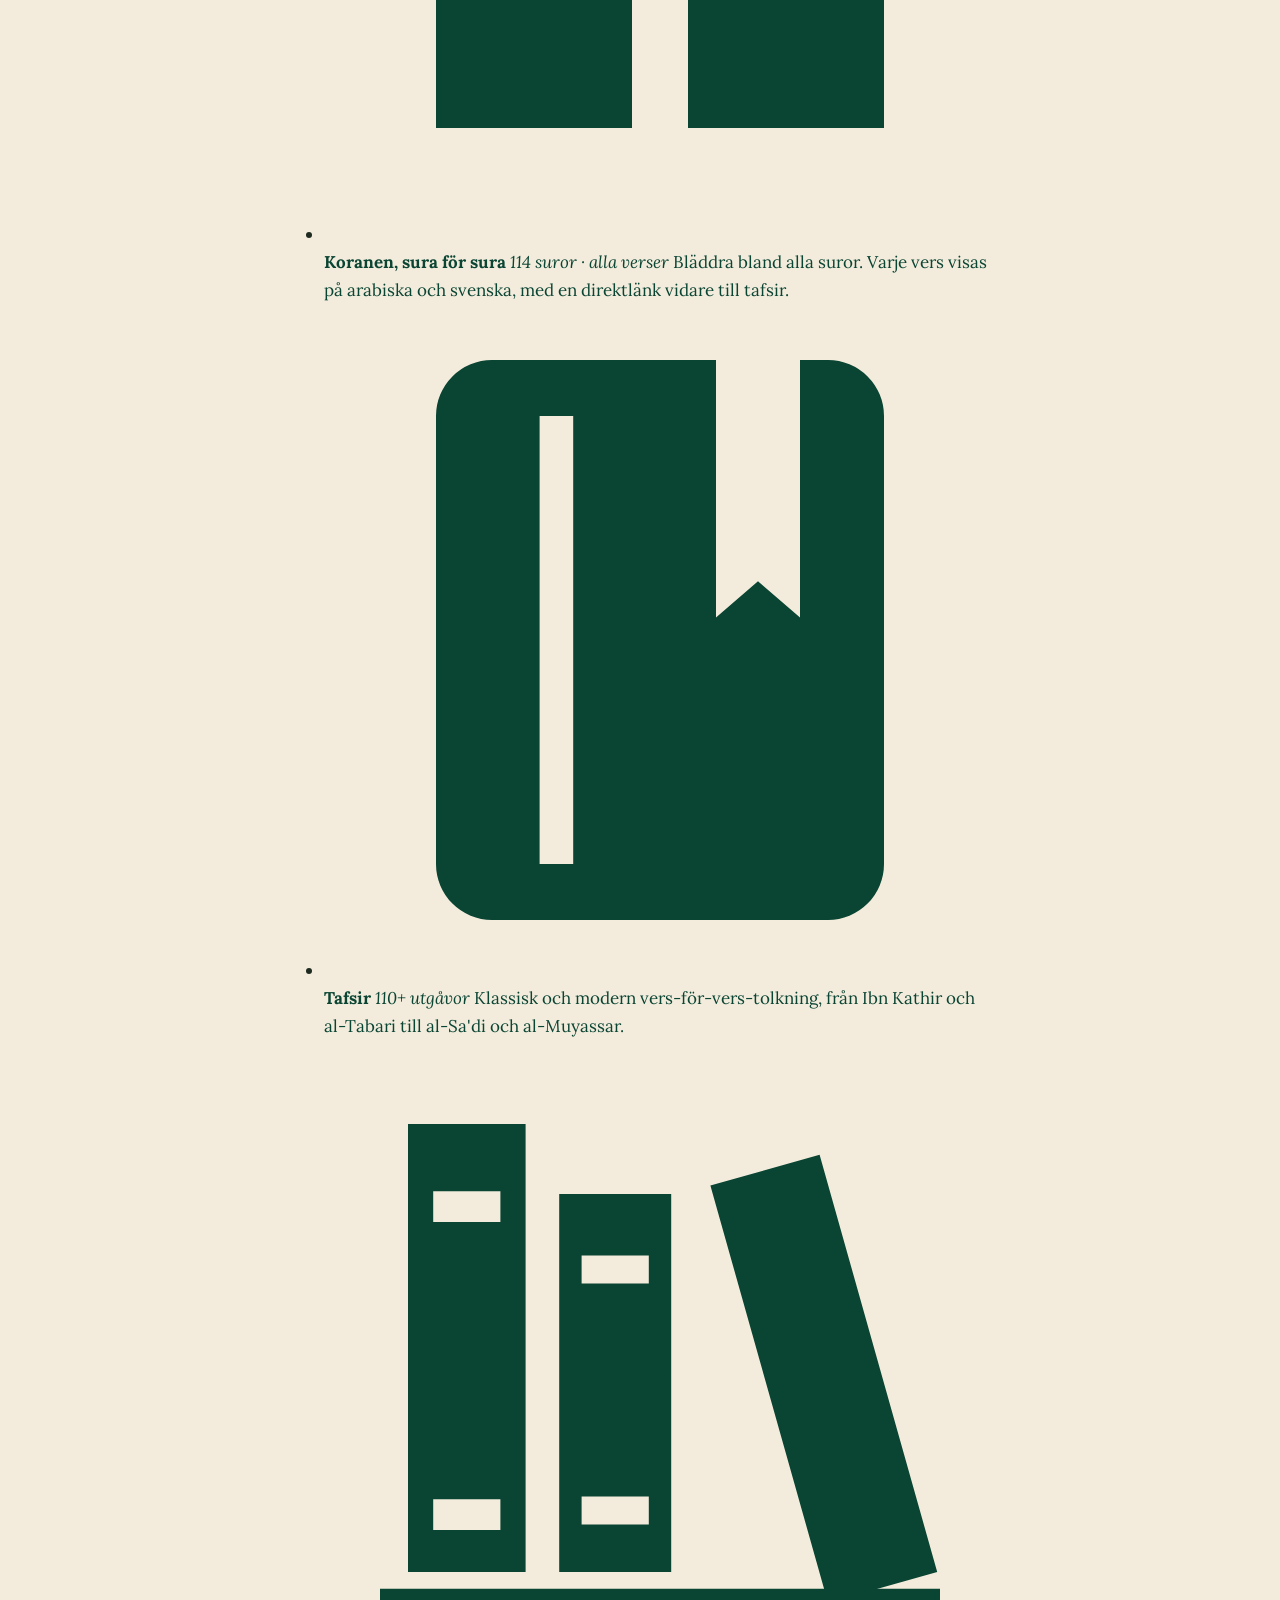
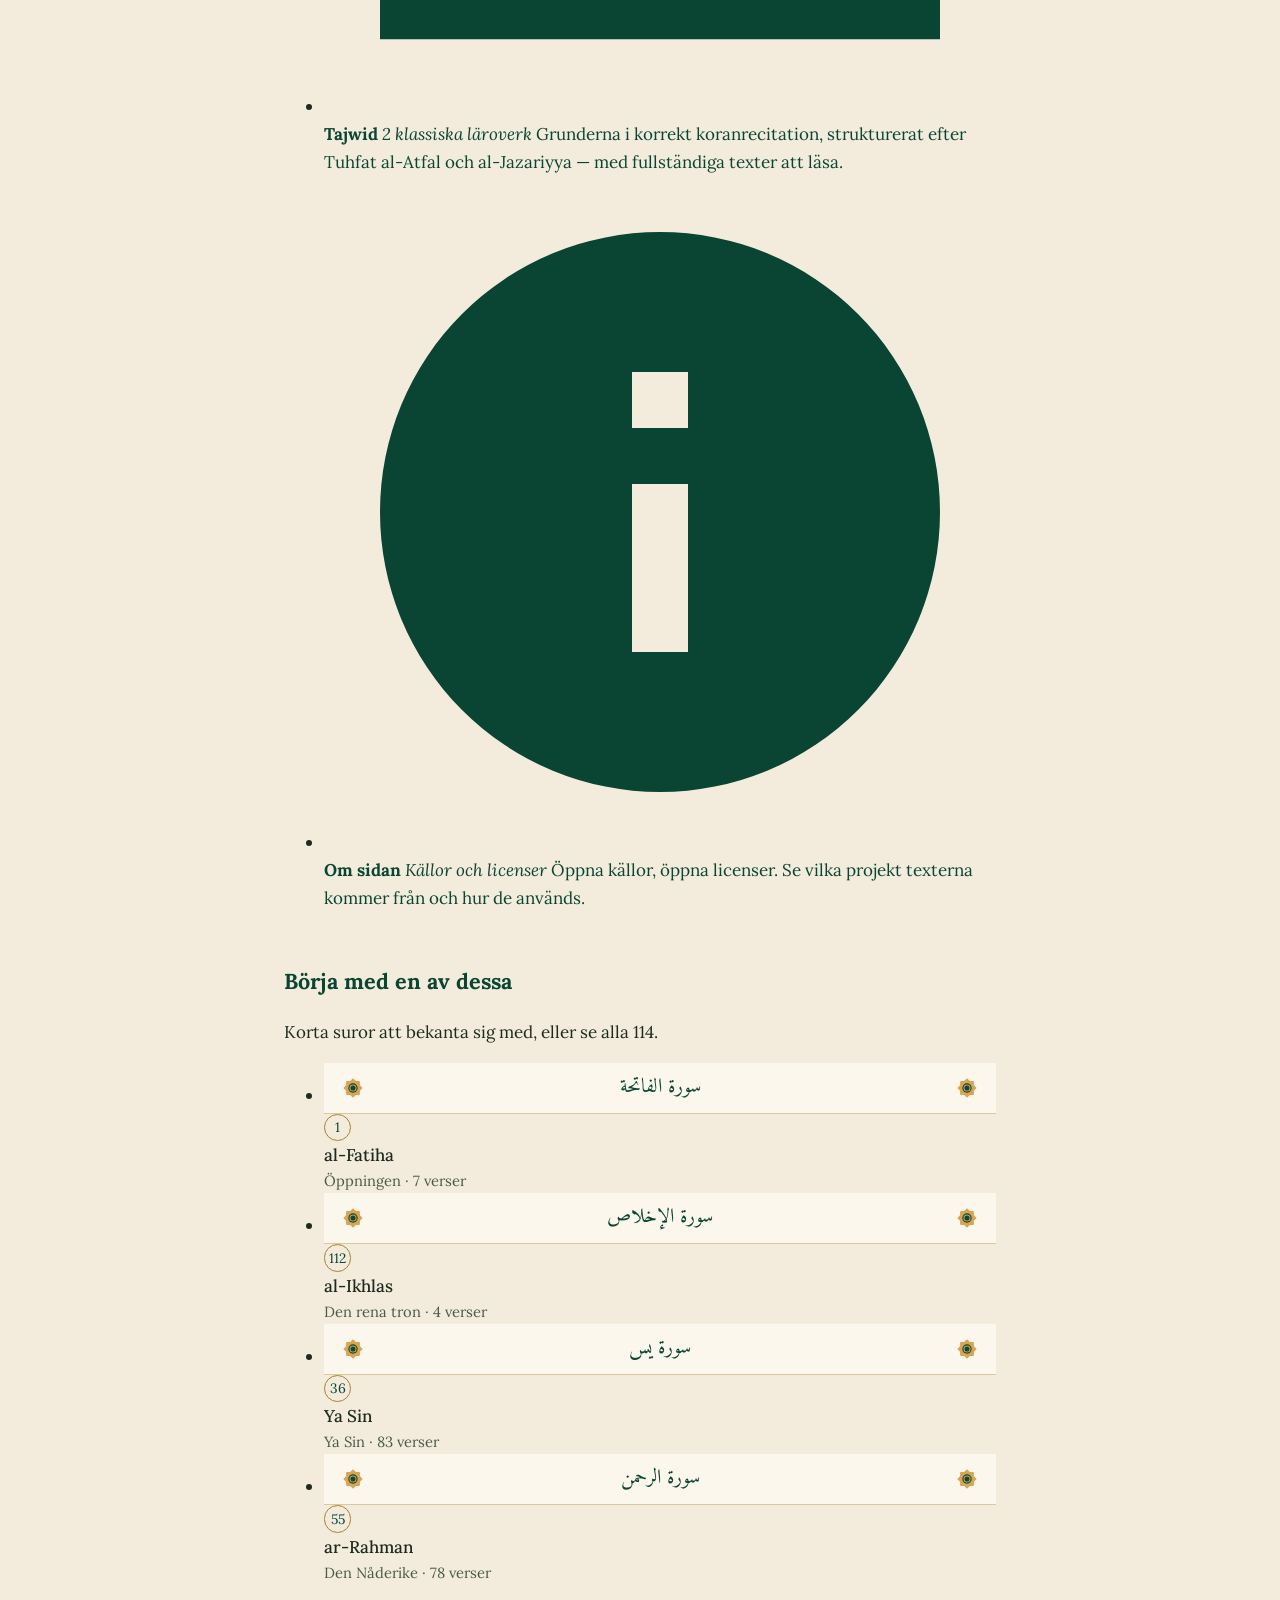
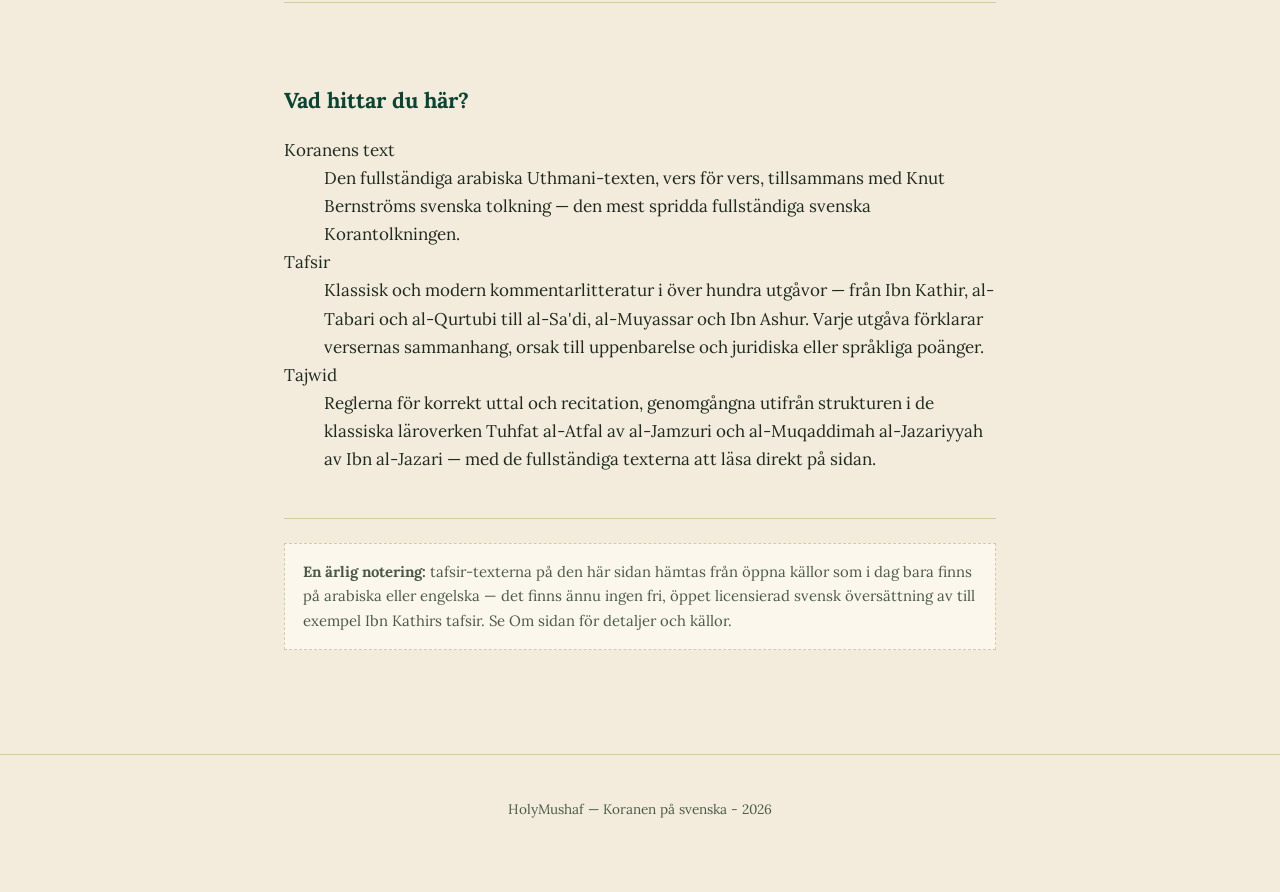
==== commit 3b843a28: "Update index.html" ====
--- a/index.html
+++ b/index.html
@@ -3,7 +3,7 @@
 <head>
 <meta charset="UTF-8">
 <meta name="viewport" content="width=device-width, initial-scale=1">
-<title>Ljuskällan — Koranen på svenska med tafsir och tajwid</title>
+<title>HolyMushaf — Koranen med tafsir och tajwid</title>
 <meta name="description" content="Koranens fullständiga text på arabiska och svenska, klassisk tafsir och tajwidlära, samlat på ett ställe.">
 <link rel="icon" href="data:,">
 <link rel="preconnect" href="https://fonts.googleapis.com">
@@ -15,13 +15,35 @@
 
 <header class="site-header">
   <div class="header-inner">
-    <div class="site-name">Ljuskällan <span class="arabic">القرآن</span></div>
+    <div class="site-name">HolyMushaf <span class="arabic">القرآن</span></div>
     <nav class="main-nav">
-      <a href="index.html" class="current">Hem</a>
-      <a href="quran.html">Koranen</a>
-      <a href="tajwid.html">Tajwid</a>
-      <a href="om.html">Om sidan</a>
+      <a href="index.html" class="current" data-i18n="nav.home">Hem</a>
+      <a href="quran.html" data-i18n="nav.quran">Koranen</a>
+      <a href="tajwid.html" data-i18n="nav.tajwid">Tajwid</a>
+      <a href="om.html" data-i18n="nav.about">Om sidan</a>
     </nav>
+
+    <!-- Language switcher, top right -->
+    <div class="lang-switcher">
+      <button id="lang-btn" class="lang-btn" type="button" aria-haspopup="true" aria-expanded="false"
+              data-i18n-aria="lang.label" aria-label="Språk">
+        <svg viewBox="0 0 24 24" width="18" height="18" aria-hidden="true">
+          <path fill="currentColor" d="M12 2a10 10 0 1 0 0 20 10 10 0 0 0 0-20zm6.9 6h-2.6a15.6 15.6 0 0 0-1.3-3.4A8 8 0 0 1 18.9 8zM12 4.1c.8 1 1.5 2.4 1.9 3.9h-3.8c.4-1.5 1.1-2.9 1.9-3.9zM4.3 14a8 8 0 0 1 0-4h3a17 17 0 0 0 0 4h-3zm.8 2h2.6c.3 1.2.8 2.4 1.3 3.4A8 8 0 0 1 5.1 16zm2.6-8H5.1a8 8 0 0 1 3.9-3.4A15.6 15.6 0 0 0 7.7 8zM12 19.9c-.8-1-1.5-2.4-1.9-3.9h3.8c-.4 1.5-1.1 2.9-1.9 3.9zm2.3-5.9H9.7a15 15 0 0 1 0-4h4.6a15 15 0 0 1 0 4zm.7 5.4c.5-1 1-2.2 1.3-3.4h2.6a8 8 0 0 1-3.9 3.4zm1.7-5.4a17 17 0 0 0 0-4h3a8 8 0 0 1 0 4h-3z"/>
+        </svg>
+        <span id="lang-current">SV</span>
+      </button>
+      <ul id="lang-menu" class="lang-menu" hidden>
+        <li><button type="button" data-lang="sv">Svenska</button></li>
+        <li><button type="button" data-lang="en">English</button></li>
+        <li><button type="button" data-lang="ar">العربية</button></li>
+        <li><button type="button" data-lang="fr">Français</button></li>
+        <li><button type="button" data-lang="de">Deutsch</button></li>
+        <li><button type="button" data-lang="es">Español</button></li>
+        <li><button type="button" data-lang="tr">Türkçe</button></li>
+        <li><button type="button" data-lang="ur">اردو</button></li>
+        <li><button type="button" data-lang="id">Bahasa Indonesia</button></li>
+      </ul>
+    </div>
   </div>
 </header>
 
@@ -71,31 +93,32 @@
           </svg>
           <div class="hero-medal-text">
             <span class="hero-medal-ar arabic">الموسوعة</span>
-            <span class="hero-medal-sub">Ljuskällan</span>
+            <span class="hero-medal-sub">HolyMushaf</span>
           </div>
         </div>
       </div>
     </div>
 
-    <h1 id="hero-h" class="home-hero-title">
+    <h1 id="hero-h" class="home-hero-title" data-i18n="hero.title">
       Koranen på svenska — text, tafsir och tajwid
     </h1>
 
     <form class="home-search" role="search" action="search.html" method="get" autocomplete="off">
-      <label class="sr-only" for="home-q">Sök i Koranen</label>
+      <label class="sr-only" for="home-q" data-i18n="hero.search.label">Sök i Koranen</label>
       <svg class="home-search-icon" viewBox="0 0 24 24" aria-hidden="true">
         <path d="M10 2a8 8 0 1 0 4.9 14.3l5.4 5.4 1.4-1.4-5.4-5.4A8 8 0 0 0 10 2zm0 2a6 6 0 1 1 0 12 6 6 0 0 1 0-12z"/>
       </svg>
       <input id="home-q" name="q" type="search"
+             data-i18n-placeholder="hero.search.placeholder"
              placeholder="Sök på ett ord, eller ange sura:vers — t.ex. 2:255"
              aria-autocomplete="list"
              aria-controls="home-search-panel"
              aria-expanded="false">
-      <button type="submit" class="home-search-btn">Sök</button>
+      <button type="submit" class="home-search-btn" data-i18n="hero.search.button">Sök</button>
       <div class="search-panel" id="home-search-panel" role="listbox" hidden></div>
     </form>
 
-    <p class="home-hero-tag">
+    <p class="home-hero-tag" data-i18n="hero.tagline">
       Koranens arabiska text och svenska tolkning, klassisk tafsir vers för vers,
       tajwid och läran om recitation — fritt och öppet.
     </p>
@@ -103,19 +126,19 @@
     <nav class="home-cta" aria-label="Snabbval">
       <a class="home-cta-btn primary" href="quran.html">
         <svg viewBox="0 0 24 24" aria-hidden="true"><path fill="currentColor" d="M4 4h7v7H4zm9 0h7v7h-7zM4 13h7v7H4zm9 0h7v7h-7z"/></svg>
-        <span>Alla 114 suror</span>
+        <span data-i18n="cta.allSuras">Alla 114 suror</span>
       </a>
       <a class="home-cta-btn" href="sura.html?sura=1">
         <svg viewBox="0 0 24 24" aria-hidden="true"><path fill="currentColor" d="M6 2h12a2 2 0 0 1 2 2v16a2 2 0 0 1-2 2H6a2 2 0 0 1-2-2V4a2 2 0 0 1 2-2zm1.7 2v16h1.2V4H7.7zM14 2v9.2l1.5-1.3 1.5 1.3V2h-3z"/></svg>
-        <span>Läs surorna</span>
+        <span data-i18n="cta.readSuras">Läs surorna</span>
       </a>
       <a class="home-cta-btn" href="sura.html?sura=1">
         <svg viewBox="0 0 24 24" aria-hidden="true"><path fill="currentColor" d="M2.5 5.2C3.9 4.5 5.4 4.2 7 4.2c1.9 0 3.6.5 5 1.5 1.4-1 3.1-1.5 5-1.5 1.6 0 3.1.3 4.5 1v13.6c-1.4-.7-2.9-1-4.5-1-1.9 0-3.6.5-5 1.5-1.4-1-3.1-1.5-5-1.5-1.6 0-3.1.3-4.5 1V5.2zm8.9 1.4h1.2v12.2h-1.2V6.6z"/></svg>
-        <span>Tafsir</span>
+        <span data-i18n="cta.tafsir">Tafsir</span>
       </a>
       <a class="home-cta-btn" href="tajwid.html">
         <svg viewBox="0 0 24 24" aria-hidden="true"><path fill="currentColor" d="M3 3h4.2v16H3zm.9 2.4v1.1h2.4V5.4zm0 11v1.1h2.4v-1.1zM8.4 5.5h4v13.5h-4zm.8 2.2v1h2.4v-1zm0 8.6v1h2.4v-1zM13.8 5.2l3.9-1.1 4.2 14.9-3.9 1.1z"/><path fill="currentColor" d="M2 19.6h20v1.8H2z"/></svg>
-        <span>Tajwid</span>
+        <span data-i18n="cta.tajwid">Tajwid</span>
       </a>
     </nav>
 
@@ -126,17 +149,17 @@
 
   <section class="stats-row" aria-label="Innehåll i korthet">
     <ul class="stats-list">
-      <li><a href="quran.html"><b>114</b><span>suror i Koranen</span></a></li>
-      <li><a href="quran.html"><b>6&nbsp;236</b><span>verser, arabiska och svenska</span></a></li>
-      <li><a href="sura.html?sura=1"><b>110+</b><span>tafsirutgåvor tillgängliga</span></a></li>
-      <li><a href="tajwid.html"><b>2</b><span>klassiska tajwidläroverk</span></a></li>
+      <li><a href="quran.html"><b>114</b><span data-i18n="stats.suras">suror i Koranen</span></a></li>
+      <li><a href="quran.html"><b>6&nbsp;236</b><span data-i18n="stats.verses">verser, arabiska och svenska</span></a></li>
+      <li><a href="sura.html?sura=1"><b>110+</b><span data-i18n="stats.tafsir">tafsirutgåvor tillgängliga</span></a></li>
+      <li><a href="tajwid.html"><b>2</b><span data-i18n="stats.tajwid">klassiska tajwidläroverk</span></a></li>
     </ul>
   </section>
 
   <section class="doors-section" aria-labelledby="doors-h">
     <header class="section-head">
-      <h2 id="doors-h">Var vill du börja?</h2>
-      <p class="section-sub">
+      <h2 id="doors-h" data-i18n="section.doors.title">Var vill du börja?</h2>
+      <p class="section-sub" data-i18n="section.doors.sub">
         Fyra ingångar till samma källa — läs Koranen, fördjupa dig i en vers,
         studera tafsir eller lär dig recitera.
       </p>
@@ -149,10 +172,9 @@
             <svg viewBox="0 0 24 24"><path fill="currentColor" d="M4 4h7v7H4zm9 0h7v7h-7zM4 13h7v7H4zm9 0h7v7h-7z"/></svg>
           </span>
           <span class="door-body">
-            <b>Koranen, sura för sura</b>
-            <em>114 suror · alla verser</em>
-            <span>Bläddra bland alla suror. Varje vers visas på arabiska och
-              svenska, med en direktlänk vidare till tafsir.</span>
+            <b data-i18n="door.quran.title">Koranen, sura för sura</b>
+            <em data-i18n="door.quran.em">114 suror · alla verser</em>
+            <span data-i18n="door.quran.body">Bläddra bland alla suror. Varje vers visas på arabiska och svenska, med en direktlänk vidare till tafsir.</span>
           </span>
         </a>
       </li>
@@ -163,10 +185,9 @@
             <svg viewBox="0 0 24 24"><path fill="currentColor" d="M6 2h12a2 2 0 0 1 2 2v16a2 2 0 0 1-2 2H6a2 2 0 0 1-2-2V4a2 2 0 0 1 2-2zm1.7 2v16h1.2V4H7.7zM14 2v9.2l1.5-1.3 1.5 1.3V2h-3z"/></svg>
           </span>
           <span class="door-body">
-            <b>Tafsir</b>
-            <em>110+ utgåvor</em>
-            <span>Klassisk och modern vers-för-vers-tolkning, från Ibn Kathir och
-              al-Tabari till al-Sa'di och al-Muyassar.</span>
+            <b data-i18n="door.tafsir.title">Tafsir</b>
+            <em data-i18n="door.tafsir.em">110+ utgåvor</em>
+            <span data-i18n="door.tafsir.body">Klassisk och modern vers-för-vers-tolkning, från Ibn Kathir och al-Tabari till al-Sa'di och al-Muyassar.</span>
           </span>
         </a>
       </li>
@@ -177,11 +198,9 @@
             <svg viewBox="0 0 24 24"><path fill="currentColor" d="M3 3h4.2v16H3zm.9 2.4v1.1h2.4V5.4zm0 11v1.1h2.4v-1.1zM8.4 5.5h4v13.5h-4zm.8 2.2v1h2.4v-1zm0 8.6v1h2.4v-1zM13.8 5.2l3.9-1.1 4.2 14.9-3.9 1.1z"/><path fill="currentColor" d="M2 19.6h20v1.8H2z"/></svg>
           </span>
           <span class="door-body">
-            <b>Tajwid</b>
-            <em>2 klassiska läroverk</em>
-            <span>Grunderna i korrekt koranrecitation, strukturerat efter
-              <em>Tuhfat al-Atfal</em> och <em>al-Jazariyya</em> — med
-              fullständiga texter att läsa.</span>
+            <b data-i18n="door.tajwid.title">Tajwid</b>
+            <em data-i18n="door.tajwid.em">2 klassiska läroverk</em>
+            <span data-i18n="door.tajwid.body">Grunderna i korrekt koranrecitation, strukturerat efter Tuhfat al-Atfal och al-Jazariyya — med fullständiga texter att läsa.</span>
           </span>
         </a>
       </li>
@@ -192,10 +211,9 @@
             <svg viewBox="0 0 24 24"><path fill="currentColor" d="M12 2a10 10 0 1 0 0 20 10 10 0 0 0 0-20zm1 15h-2v-6h2zm0-8h-2V7h2z"/></svg>
           </span>
           <span class="door-body">
-            <b>Om sidan</b>
-            <em>Källor och licenser</em>
-            <span>Öppna källor, öppna licenser. Se vilka projekt texterna
-              kommer från och hur de används.</span>
+            <b data-i18n="door.about.title">Om sidan</b>
+            <em data-i18n="door.about.em">Källor och licenser</em>
+            <span data-i18n="door.about.body">Öppna källor, öppna licenser. Se vilka projekt texterna kommer från och hur de används.</span>
           </span>
         </a>
       </li>
@@ -204,9 +222,9 @@
 
   <section class="featured-section" aria-labelledby="featured-h">
     <header class="section-head">
-      <h2 id="featured-h">Börja med en av dessa</h2>
-      <p class="section-sub">
-        Korta suror att bekanta sig med, eller <a href="quran.html">se alla 114</a>.
+      <h2 id="featured-h" data-i18n="section.featured.title">Börja med en av dessa</h2>
+      <p class="section-sub" data-i18n="section.featured.sub">
+        Korta suror att bekanta sig med, eller se alla 114.
       </p>
     </header>
 
@@ -330,51 +348,50 @@
   </section>
 
   <section class="framed" aria-labelledby="om-sidan">
-    <h2 id="om-sidan">Vad hittar du här?</h2>
+    <h2 id="om-sidan" data-i18n="about.heading">Vad hittar du här?</h2>
 
     <dl class="feature-list">
-      <dt>Koranens text</dt>
-      <dd>
+      <dt data-i18n="about.dt.text">Koranens text</dt>
+      <dd data-i18n="about.dd.text">
         Den fullständiga arabiska Uthmani-texten, vers för vers, tillsammans med
         Knut Bernströms svenska tolkning — den mest spridda fullständiga svenska
         Korantolkningen.
       </dd>
 
-      <dt>Tafsir</dt>
-      <dd>
+      <dt data-i18n="about.dt.tafsir">Tafsir</dt>
+      <dd data-i18n="about.dd.tafsir">
         Klassisk och modern kommentarlitteratur i över hundra utgåvor — från
         Ibn Kathir, al-Tabari och al-Qurtubi till al-Sa'di, al-Muyassar och
         Ibn Ashur. Varje utgåva förklarar versernas sammanhang, orsak till
         uppenbarelse och juridiska eller språkliga poänger.
       </dd>
 
-      <dt>Tajwid</dt>
-      <dd>
+      <dt data-i18n="about.dt.tajwid">Tajwid</dt>
+      <dd data-i18n="about.dd.tajwid">
         Reglerna för korrekt uttal och recitation, genomgångna utifrån strukturen
-        i de klassiska läroverken <em>Tuhfat al-Atfal</em> av al-Jamzuri och
-        <em>al-Muqaddimah al-Jazariyyah</em> av Ibn al-Jazari — med de
+        i de klassiska läroverken Tuhfat al-Atfal av al-Jamzuri och
+        al-Muqaddimah al-Jazariyyah av Ibn al-Jazari — med de
         fullständiga texterna att läsa direkt på sidan.
       </dd>
     </dl>
   </section>
 
   <aside class="notice" role="note">
-    <strong>En ärlig notering:</strong>
-    tafsir-texterna på den här sidan hämtas från öppna källor som i dag bara
-    finns på arabiska eller engelska — det finns ännu ingen fri, öppet licensierad
-    svensk översättning av till exempel Ibn Kathirs tafsir.
-    Se <a href="om.html">Om sidan</a> för detaljer och källor.
+    <strong data-i18n="notice.title">En ärlig notering:</strong>
+    <span data-i18n="notice.body">tafsir-texterna på den här sidan hämtas från öppna källor som i dag bara finns på arabiska eller engelska — det finns ännu ingen fri, öppet licensierad svensk översättning av till exempel Ibn Kathirs tafsir. Se Om sidan för detaljer och källor.</span>
   </aside>
 
 </main>
 
 <footer>
   <p>
-  Ljuskällan — Koranen på svenska - 2026
+  <span data-i18n="footer.text">HolyMushaf — Koranen på svenska - 2026</span>
   </p>
 </footer>
 
 <script src="js/surah-data.js"></script>
+<script src="js/i18n.js"></script>
+
 <script>
 /* ============================================================
    Live-sökpanel — robust mot CORS
@@ -435,7 +452,7 @@
         return [{
           type: "sura", sura: n,
           label: `${n}. ${SURAH_ROMAN[n] || ""}`.trim(),
-          sub: SURAH_SV[n] || ""
+          sub: (typeof SURAH_SV !== "undefined" && SURAH_SV[n]) || ""
         }];
       }
     }
@@ -443,12 +460,12 @@
     const out = [];
     for(let n = 1; n <= SURAH_TOTAL; n++){
       const roman = (SURAH_ROMAN[n] || "").toLowerCase();
-      const sv = (SURAH_SV[n] || "").toLowerCase();
+      const sv = (typeof SURAH_SV !== "undefined" && SURAH_SV[n] ? SURAH_SV[n] : "").toLowerCase();
       if(roman.startsWith(needle) || roman.includes(needle) || sv.includes(needle)){
         out.push({
           type: "sura", sura: n,
           label: `${n}. ${SURAH_ROMAN[n]}`,
-          sub: SURAH_SV[n] || ""
+          sub: (typeof SURAH_SV !== "undefined" && SURAH_SV[n]) || ""
         });
       }
       if(out.length >= 4) break;
@@ -465,12 +482,11 @@
   }
 
   async function fetchVerses(q){
-    // Minst 3 tecken — kortare frågor ger inga användbara träffar.
     if(q.length < 3) return [];
 
     const cleanQ = encodeURIComponent(q.trim());
-    // RÄTT URL: /search/{nyckelord}/all/{utgåva}
-    const direct = `https://api.alquran.cloud/v1/search/${cleanQ}/all/sv.bernstrom`;
+    const edition = (window.HM && window.HM.quranEdition) || "sv.bernstrom";
+    const direct = `https://api.alquran.cloud/v1/search/${cleanQ}/all/${edition}`;
 
     let data = await tryJson(direct);
     if(!data){
@@ -488,7 +504,7 @@
       ayah: m.numberInSurah,
       text: m.text,
       roman: SURAH_ROMAN[m.surah.number] || m.surah.englishName,
-      sv: SURAH_SV[m.surah.number] || ""
+      sv: (typeof SURAH_SV !== "undefined" && SURAH_SV[m.surah.number]) || ""
     }));
   }
 
@@ -551,7 +567,7 @@
       <span class="sp-ic" aria-hidden="true">→</span>
       <span class="sp-tx">
         <span class="sp-la">Gå till ${it.sura}:${it.ayah}</span>
-        <span class="sp-su">${esc(SURAH_ROMAN[it.sura] || "")} · ${esc(SURAH_SV[it.sura] || "")}</span>
+        <span class="sp-su">${esc(SURAH_ROMAN[it.sura] || "")} · ${esc((typeof SURAH_SV !== "undefined" && SURAH_SV[it.sura]) || "")}</span>
       </span>`;
     return a;
   }
@@ -619,8 +635,13 @@
   document.addEventListener("click", e => {
     if(!form.contains(e.target)) close();
   });
+
+  // Re-run the search when the language changes (edition may differ)
+  document.addEventListener("hm:langchange", () => {
+    if(input.value.trim()) update();
+  });
 })();
 </script>
 
 </body>
-</html>+</html>
--- a/css/style.css
+++ b/css/style.css
@@ -0,0 +1,1976 @@
+@import url('https://fonts.googleapis.com/css2?family=Amiri:ital,wght@0,400;0,700;1,400&family=Lora:ital,wght@0,400;0,500;0,600;1,400&display=swap');
+
+:root{
+  --paper: #F3ECDC;
+  --paper-card: #FBF7EC;
+  --ink: #1E2A1F;
+  --ink-soft: #4B5A48;
+  --emerald: #0E5C45;
+  --emerald-dark: #0A4433;
+  --gold: #A9822E;
+  --gold-soft: #D9C78E;
+  --rule: #D8C9A0;
+  --max-w: 760px;
+  --arabic-scale: 1;
+}
+
+*{ box-sizing: border-box; }
+
+html{ scroll-behavior: smooth; }
+
+body{
+  margin: 0;
+  background: var(--paper);
+  color: var(--ink);
+  font-family: 'Lora', serif;
+  font-size: 17px;
+  line-height: 1.65;
+  transition: background 0.2s ease, color 0.2s ease;
+}
+
+.arabic{
+  font-family: 'Amiri', serif;
+  direction: rtl;
+  unicode-bidi: isolate;
+}
+
+a{ color: var(--emerald-dark); text-decoration: none; }
+a:hover{ text-decoration: underline; }
+a:focus-visible, button:focus-visible, input:focus-visible{
+  outline: 2px solid var(--emerald);
+  outline-offset: 2px;
+}
+
+/* Header */
+.site-header{
+  background: var(--emerald-dark);
+  border-bottom: 3px solid var(--gold);
+  color: var(--paper-card);
+}
+.header-inner{
+  max-width: 980px;
+  margin: 0 auto;
+  padding: 18px 24px;
+  display: flex;
+  align-items: baseline;
+  justify-content: space-between;
+  flex-wrap: wrap;
+  gap: 10px 24px;
+}
+.site-name{
+  font-size: 1.5rem;
+  font-weight: 600;
+  color: #F6EFDC;
+  letter-spacing: 0.01em;
+}
+.site-name .arabic{ font-size: 1.1rem; color: var(--gold-soft); margin-inline-start: 10px; }
+.main-nav{ display: flex; gap: 22px; flex-wrap: wrap; }
+.main-nav a{ color: #E7E0CC; font-size: 0.97rem; }
+.main-nav a:hover{ color: #fff; }
+.main-nav a.current{ color: var(--gold-soft); border-bottom: 1px solid var(--gold-soft); }
+
+/* Layout */
+main{
+  max-width: var(--max-w);
+  margin: 0 auto;
+  padding: 44px 24px 80px;
+}
+.wide main{ max-width: 980px; }
+
+h1{
+  font-size: 2rem;
+  line-height: 1.25;
+  margin: 0 0 6px;
+  color: var(--emerald-dark);
+}
+h2{ font-size: 1.35rem; color: var(--emerald-dark); margin-top: 2.4em; }
+h3{ font-size: 1.1rem; color: var(--ink); }
+p{ margin: 0.9em 0; }
+.lede{ color: var(--ink-soft); font-size: 1.08rem; margin-top: 0; }
+
+.framed{
+  border-top: 1px solid var(--rule);
+  border-bottom: 1px solid var(--rule);
+  padding: 28px 0;
+}
+
+/* Hero (generic) */
+.hero{
+  background: linear-gradient(180deg, var(--emerald-dark), var(--emerald));
+  color: #F6EFDC;
+  padding: 64px 24px 56px;
+  text-align: center;
+}
+.hero .bismillah{
+  font-family: 'Amiri', serif;
+  font-size: 2.3rem;
+  color: var(--gold-soft);
+  margin: 0 0 18px;
+  direction: rtl;
+}
+.hero h1{ color: #fff; font-size: 2.3rem; }
+.hero p{ color: #D9E4DC; max-width: 560px; margin: 14px auto 0; }
+
+.card-grid{
+  display: grid;
+  grid-template-columns: repeat(auto-fit, minmax(220px, 1fr));
+  gap: 18px;
+  margin: 34px 0;
+}
+.card{
+  background: var(--paper-card);
+  border: 1px solid var(--rule);
+  padding: 22px;
+}
+.card h3{ margin-top: 0; }
+.card p{ color: var(--ink-soft); font-size: 0.97rem; }
+
+/* ---------- Surah index ---------- */
+.surah-list{ list-style: none; margin: 0; padding: 0; }
+
+.surah-row{
+  display: block;
+  padding: 0;
+  margin-bottom: 18px;
+  border: 1px solid var(--rule);
+  background: var(--paper-card);
+  overflow: hidden;
+}
+.surah-row:hover{ border-color: var(--gold); }
+
+.sura-h{
+  display: flex;
+  align-items: center;
+  justify-content: space-between;
+  gap: 12px;
+  padding: 10px 16px;
+  background: var(--paper-card);
+  border-bottom: 1px solid var(--rule);
+  color: var(--emerald-dark);
+  font-family: 'Amiri', serif;
+  font-size: 1.25rem;
+  direction: rtl;
+  text-decoration: none;
+}
+.sura-h:hover{
+  background: rgba(14,92,69,0.05);
+  text-decoration: none;
+}
+.sura-h .orn{
+  width: 26px;
+  height: 26px;
+  flex: none;
+}
+.sura-h span{
+  flex: 1;
+  text-align: center;
+  line-height: 1.5;
+}
+
+.surah-row{
+  display: grid;
+  grid-template-columns: 2.4em 1fr auto;
+  grid-template-areas:
+    "head head head"
+    "num  name meta";
+  align-items: center;
+  gap: 0 14px;
+  padding: 0;
+}
+.surah-row > .sura-h{ grid-area: head; }
+.surah-row > .surah-num{ grid-area: num; margin: 14px 0 14px 14px; }
+.surah-row > .surah-names{ grid-area: name; padding: 14px 0; }
+.surah-row > .surah-meta{ grid-area: meta; padding-right: 16px; }
+.surah-row > .surah-ar{ display: none; }
+
+.surah-num{
+  width: 2em; height: 2em;
+  border: 1px solid var(--gold);
+  border-radius: 50%;
+  display: flex; align-items: center; justify-content: center;
+  font-size: 0.85rem; color: var(--emerald-dark);
+}
+.surah-names{ display: flex; flex-direction: column; }
+.surah-names .translit{ font-weight: 500; }
+.surah-names .swedish{ color: var(--ink-soft); font-size: 0.92rem; }
+.surah-meta{ font-size: 0.85rem; color: var(--ink-soft); white-space: nowrap; }
+
+/* Ayah block */
+.ayah{
+  display: grid;
+  grid-template-columns: 2.6em 1fr;
+  gap: 16px;
+  padding: 24px 0;
+  border-bottom: 1px solid var(--rule);
+  align-items: start;
+}
+.ayah-badge{
+  width: 2.2em; height: 2.2em;
+  border: 1px solid var(--gold);
+  border-radius: 50%;
+  display: flex; align-items: center; justify-content: center;
+  font-size: 0.85rem; color: var(--emerald-dark);
+  align-self: start;
+}
+.ayah-body{ min-width: 0; }
+.ayah-ar{
+  font-family: 'Amiri', serif;
+  font-size: calc(1.55rem * var(--arabic-scale));
+  direction: rtl;
+  unicode-bidi: isolate;
+  line-height: 2.1;
+  margin-bottom: 8px;
+  word-spacing: 0.08em;
+  text-align: right;
+}
+.ayah-sv{ color: var(--ink); }
+.ayah-link{
+  font-size: 0.85rem;
+  color: var(--ink-soft);
+  border-bottom: 1px dashed var(--rule);
+  padding-bottom: 1px;
+  transition: color 0.12s, border-color 0.12s;
+}
+.ayah-link:hover{
+  color: var(--emerald-dark);
+  border-bottom-color: var(--emerald-dark);
+  text-decoration: none;
+}
+
+.basmala{
+  font-family: 'Amiri', serif;
+  font-size: calc(1.7rem * var(--arabic-scale));
+  text-align: center;
+  color: var(--emerald-dark);
+  padding: 18px 0 26px;
+  margin-bottom: 10px;
+  border-bottom: 1px solid var(--rule);
+}
+
+/* ---------- Verse header (tafsir page) ---------- */
+#verse{
+  background: var(--paper-card);
+  border: 1px solid var(--rule);
+  border-top: 3px solid var(--gold);
+  padding: 26px 26px 22px;
+  margin-bottom: 28px;
+}
+#verse h1{
+  font-size: 1.55rem;
+  margin: 0 0 12px;
+  color: var(--emerald-dark);
+}
+#verse .ayah-ar{
+  font-family: 'Amiri', serif;
+  font-size: calc(2rem * var(--arabic-scale));
+  line-height: 2.4;
+  direction: rtl;
+  unicode-bidi: isolate;
+  text-align: right;
+  color: var(--ink);
+  margin: 14px 0 12px;
+  padding: 14px 0;
+  border-top: 1px solid var(--rule);
+  border-bottom: 1px solid var(--rule);
+  word-spacing: 0.08em;
+}
+#verse .ayah-sv{
+  font-size: 1.02rem;
+  color: var(--ink-soft);
+  font-style: italic;
+  padding-inline-start: 12px;
+  border-inline-start: 3px solid var(--gold-soft);
+  margin: 0 0 14px;
+}
+#verse a{
+  display: inline-block;
+  font-size: 0.88rem;
+  color: var(--emerald-dark);
+  border-bottom: 1px dashed var(--rule);
+}
+#verse a:hover{ border-bottom-color: var(--emerald-dark); text-decoration: none; }
+
+/* ---------- Tafsir edition picker ---------- */
+.tafsir-picker{
+  background: var(--paper-card);
+  border: 1px solid var(--rule);
+  border-top: 3px solid var(--gold);
+  padding: 20px 22px 18px;
+  margin: 0 0 26px;
+}
+.picker-head h2{
+  margin: 0 0 6px;
+  font-size: 1.15rem;
+  color: var(--emerald-dark);
+}
+.picker-hint{
+  margin: 0 0 16px;
+  color: var(--ink-soft);
+  font-size: 0.93rem;
+}
+
+.edition-list{
+  list-style: none;
+  margin: 0;
+  padding: 0;
+  display: grid;
+  grid-template-columns: repeat(auto-fill, minmax(220px, 1fr));
+  gap: 8px;
+}
+.edition-list.featured{ margin-bottom: 4px; }
+.edition-item{ margin: 0; }
+
+.edition-btn{
+  display: flex;
+  flex-direction: column;
+  align-items: stretch;
+  gap: 2px;
+  width: 100%;
+  text-align: start;
+  background: var(--paper);
+  border: 1px solid var(--rule);
+  padding: 10px 14px;
+  font-family: 'Lora', serif;
+  font-size: 0.95rem;
+  color: var(--ink);
+  cursor: pointer;
+  transition: border-color 0.15s, background 0.15s;
+}
+.edition-btn:hover{ border-color: var(--gold); background: var(--paper-card); }
+.edition-btn.active{
+  border-color: var(--emerald);
+  background: var(--paper-card);
+  box-shadow: inset 3px 0 0 var(--emerald);
+}
+.edition-name{
+  font-size: 1.05rem;
+  color: var(--emerald-dark);
+  line-height: 1.4;
+}
+.edition-name.arabic{ font-family: 'Amiri', serif; font-size: 1.2rem; }
+.edition-sub{ font-size: 0.82rem; color: var(--ink-soft); }
+
+.picker-more{
+  margin-top: 14px;
+  border-top: 1px solid var(--rule);
+  padding-top: 12px;
+}
+.picker-more > summary{
+  cursor: pointer;
+  font-weight: 600;
+  color: var(--emerald-dark);
+  font-size: 0.95rem;
+  padding: 6px 0;
+  list-style: none;
+}
+.picker-more > summary::-webkit-details-marker{ display: none; }
+.picker-more > summary::before{
+  content: "▸";
+  display: inline-block;
+  margin-inline-end: 8px;
+  color: var(--gold);
+  transition: transform 0.15s;
+}
+.picker-more[open] > summary::before{ transform: rotate(90deg); }
+.picker-all{ margin-top: 14px; }
+
+.tafsir-panel{ display: none; padding: 20px 0 4px; }
+.tafsir-panel.active{ display: block; }
+
+.tafsir-body{
+  font-size: 1.02rem;
+  line-height: 1.8;
+  color: var(--ink);
+}
+.tafsir-body.arabic{
+  font-family: 'Amiri', serif;
+  font-size: 1.35rem;
+  line-height: 2.2;
+  direction: rtl;
+  unicode-bidi: isolate;
+  text-align: right;
+  word-spacing: 0.08em;
+}
+
+.tafsir-heading{
+  font-family: 'Lora', serif;
+  font-size: 1.12rem;
+  font-weight: 700;
+  color: var(--emerald-dark);
+  margin: 1.8rem 0 0.7rem;
+  padding-bottom: 4px;
+  border-bottom: 1px solid var(--rule);
+}
+.tafsir-body.arabic .tafsir-heading{
+  font-family: 'Amiri', serif;
+  font-size: 1.4rem;
+  text-align: right;
+}
+.tafsir-paragraph{ margin: 0 0 1.1rem; }
+.tafsir-hadith{
+  margin: 0 0 1.1rem;
+  padding: 4px 0 4px 16px;
+  border-inline-start: 3px solid var(--gold-soft);
+  color: var(--ink);
+  font-style: italic;
+}
+.tafsir-body.arabic .tafsir-hadith{
+  padding: 6px 16px 6px 0;
+  border-inline-start: none;
+  border-inline-end: 3px solid var(--gold-soft);
+  font-style: normal;
+}
+.tafsir-poetry{
+  margin: 1.4rem 0;
+  padding: 16px 22px;
+  background: var(--paper);
+  border: 1px solid var(--rule);
+  border-inline-start: 4px solid var(--gold);
+  font-style: italic;
+  text-align: center;
+  color: var(--ink);
+  line-height: 2;
+}
+.tafsir-body.arabic .tafsir-poetry{
+  font-family: 'Amiri', serif;
+  font-size: 1.3rem;
+  text-align: center;
+}
+.quran-verse{
+  font-family: 'Amiri', serif;
+  color: var(--emerald-dark);
+  font-weight: 600;
+  padding: 0 2px;
+}
+.tafsir-body.arabic .quran-verse{ font-size: 1.15em; }
+.footnote{
+  font-size: 0.78em;
+  color: var(--gold);
+  vertical-align: super;
+  line-height: 0;
+  padding-inline-start: 2px;
+  cursor: help;
+  font-style: normal;
+}
+.source-note{
+  background: var(--paper-card);
+  border-inline-start: 3px solid var(--gold);
+  padding: 10px 16px;
+  font-size: 0.88rem;
+  color: var(--ink-soft);
+  margin-top: 14px;
+}
+.notice{
+  background: var(--paper-card);
+  border: 1px dashed var(--rule);
+  padding: 16px 18px;
+  font-size: 0.93rem;
+  color: var(--ink-soft);
+  margin: 24px 0;
+}
+.loading{ color: var(--ink-soft); font-style: italic; }
+
+.btn{
+  display: inline-block;
+  background: var(--emerald);
+  color: #fff !important;
+  padding: 10px 18px;
+  border: none;
+  font-family: 'Lora', serif;
+  font-size: 0.95rem;
+  cursor: pointer;
+  text-decoration: none !important;
+}
+.btn:hover{ background: var(--emerald-dark); }
+.btn-ghost{
+  background: none; color: var(--emerald-dark) !important;
+  border: 1px solid var(--emerald);
+}
+.btn-ghost:hover{ background: rgba(14,92,69,0.06); }
+.btn-ghost.disabled{
+  color: var(--ink-soft) !important;
+  border-color: var(--rule);
+  opacity: 0.55;
+  cursor: default;
+  pointer-events: none;
+}
+
+.pager{ display: flex; justify-content: space-between; gap: 12px; margin-top: 30px; }
+
+footer{
+  border-top: 1px solid var(--rule);
+  padding: 30px 24px 60px;
+  text-align: center;
+  color: var(--ink-soft);
+  font-size: 0.85rem;
+}
+footer a{ color: var(--ink-soft); text-decoration: underline; }
+
+.poem-section{
+  background: var(--paper-card);
+  border: 1px solid var(--rule);
+  padding: 20px 22px;
+  margin: 18px 0;
+}
+.poem-section h3{ margin-top: 0; color: var(--emerald-dark); }
+
+/* ---------- Tajwid page ---------- */
+.page-head{ margin-bottom: 26px; }
+.page-head h1{ margin-bottom: 10px; }
+
+.toc{
+  background: var(--paper-card);
+  border: 1px solid var(--rule);
+  border-inline-start: 3px solid var(--gold);
+  padding: 14px 22px 16px;
+  margin: 26px 0 22px;
+}
+.toc h2{
+  font-size: 1rem;
+  margin: 0 0 10px;
+  color: var(--emerald-dark);
+  letter-spacing: 0.01em;
+}
+.toc ul{
+  list-style: none;
+  margin: 0;
+  padding: 0;
+  display: flex;
+  flex-wrap: wrap;
+  gap: 6px 22px;
+}
+.toc a{ font-size: 0.95rem; color: var(--emerald-dark); }
+.toc a:hover{ text-decoration: underline; }
+
+.reader-section{ padding: 22px 22px 20px; }
+.reader-head{ margin-bottom: 14px; }
+.reader-head h2{ margin-top: 0; margin-bottom: 8px; }
+
+.section-intro,
+.section-outro{
+  color: var(--ink-soft);
+  font-size: 1rem;
+  margin: 0 0 14px;
+}
+.section-outro{ margin-top: 16px; margin-bottom: 0; }
+
+.pdf-reader{
+  border: 1px solid var(--rule);
+  background: var(--paper-card);
+  margin: 0 0 22px;
+  overflow: hidden;
+}
+.pdf-reader-bar{
+  display: flex;
+  align-items: center;
+  justify-content: space-between;
+  gap: 12px;
+  padding: 10px 16px;
+  background: var(--emerald-dark);
+  color: var(--gold-soft);
+  font-size: 0.88rem;
+  letter-spacing: 0.02em;
+}
+.pdf-reader-title{ font-weight: 600; }
+.pdf-reader-fullscreen{
+  color: var(--gold-soft);
+  font-size: 1.1rem;
+  line-height: 1;
+  padding: 4px 9px;
+  border: 1px solid var(--gold-soft);
+  text-decoration: none;
+  font-family: 'Lora', serif;
+}
+.pdf-reader-fullscreen:hover{
+  background: var(--gold-soft);
+  color: var(--emerald-dark);
+  text-decoration: none;
+}
+.pdf-reader-frame{
+  position: relative;
+  width: 100%;
+  height: 900px;
+  min-height: 900px;
+  background: #fff;
+  overflow: hidden;
+}
+.pdf-reader-frame iframe{
+  display: block;
+  width: 100%;
+  height: 100%;
+  border: 0;
+  background: #fff;
+}
+.pdf-reader:fullscreen{ background: #000; }
+.pdf-reader:fullscreen .pdf-reader-frame{
+  height: 100vh;
+  min-height: 100vh;
+}
+.pdf-reader:fullscreen .pdf-reader-bar{ display: none; }
+
+@media (max-width: 900px){
+  .pdf-reader-frame,
+  .pdf-reader-frame[style]{
+    height: 700px !important;
+    min-height: 700px !important;
+  }
+}
+@media (max-width: 640px){
+  .pdf-reader-frame,
+  .pdf-reader-frame[style]{
+    height: 520px !important;
+    min-height: 520px !important;
+  }
+}
+
+.summary-fold{
+  margin-top: 6px;
+  border-top: 1px solid var(--rule);
+  padding-top: 14px;
+}
+.summary-fold > summary{
+  cursor: pointer;
+  font-weight: 600;
+  color: var(--emerald-dark);
+  font-size: 1rem;
+  padding: 8px 0;
+  list-style: none;
+}
+.summary-fold > summary::-webkit-details-marker{ display: none; }
+.summary-fold > summary::before{
+  content: "▸";
+  display: inline-block;
+  margin-inline-end: 8px;
+  transition: transform 0.15s;
+  color: var(--gold);
+}
+.summary-fold[open] > summary::before{ transform: rotate(90deg); }
+.summary-fold .rule-list{ margin-top: 16px; }
+
+.rule-list{
+  margin: 0;
+  padding-inline-start: 20px;
+}
+.rule-list li{
+  margin-bottom: 18px;
+  padding-inline-start: 4px;
+}
+.rule-list li:last-child{ margin-bottom: 0; }
+.rule-list li > strong{
+  display: block;
+  color: var(--emerald-dark);
+  font-size: 1.02rem;
+  margin-bottom: 4px;
+  font-weight: 600;
+}
+.rule-list li > p{
+  margin: 0;
+  color: var(--ink);
+  line-height: 1.7;
+}
+
+@media (max-width: 640px){
+  .pdf-reader-frame{ height: 70vh; min-height: 420px; }
+  .reader-section{ padding: 16px 14px 14px; }
+}
+
+@media (max-width: 560px){
+  .surah-row{
+    grid-template-columns: 2em 1fr;
+    grid-template-areas:
+      "head head"
+      "num  name";
+  }
+  .surah-meta{ display: none; }
+  .sura-h{ font-size: 1.05rem; padding: 8px 12px; }
+  .sura-h .orn{ width: 22px; height: 22px; }
+  .hero h1{ font-size: 1.7rem; }
+  .hero .bismillah{ font-size: 1.7rem; }
+  #verse{ padding: 18px 16px; }
+  #verse h1{ font-size: 1.25rem; }
+  #verse .ayah-ar{ font-size: calc(1.55rem * var(--arabic-scale)); line-height: 2; }
+  .tafsir-body{ font-size: 0.98rem; }
+  .tafsir-body.arabic{ font-size: 1.15rem; line-height: 2; }
+  .tafsir-poetry{ padding: 12px 14px; }
+  .toc ul{ gap: 4px 14px; }
+  .toc a{ font-size: 0.9rem; }
+  .tafsir-picker{ padding: 16px 14px; }
+  .edition-list{ grid-template-columns: 1fr; }
+}
+
+/* ============================================================
+   Homepage
+   ============================================================ */
+body.home main{ padding-top: 48px; }
+
+.home-hero{
+  position: relative;
+  background:
+    radial-gradient(ellipse at 50% 30%, #135239 0%, #0b4a31 45%, #082e1f 100%);
+  color: #f6efdc;
+  padding: 72px 24px 64px;
+  overflow: hidden;
+  isolation: isolate;
+}
+.home-hero::after{
+  content: "";
+  position: absolute;
+  inset: 0;
+  background:
+    radial-gradient(circle at 12% 78%, rgba(217,199,142,0.08), transparent 40%),
+    radial-gradient(circle at 88% 22%, rgba(217,199,142,0.06), transparent 45%);
+  pointer-events: none;
+  z-index: 1;
+}
+.home-hero-inner{
+  position: relative;
+  max-width: 780px;
+  margin: 0 auto;
+  text-align: center;
+  z-index: 2;
+}
+
+.hero-stars{
+  position: absolute;
+  inset: 0;
+  pointer-events: none;
+  z-index: 0;
+}
+.hero-stars i{
+  position: absolute;
+  width: 3px;
+  height: 3px;
+  background: rgba(217,199,142,0.7);
+  border-radius: 50%;
+  animation: hero-float 6s ease-in-out infinite;
+  box-shadow: 0 0 8px rgba(217,199,142,0.5);
+}
+@keyframes hero-float{
+  0%   { transform: translateY(0)     scale(1);   opacity: 0.35; }
+  40%  { transform: translateY(-28px) scale(1.5); opacity: 1;    }
+  100% { transform: translateY(0)     scale(1);   opacity: 0.35; }
+}
+
+.hero-logo{
+  position: relative;
+  width: 300px;
+  height: 300px;
+  margin: 0 auto 28px;
+}
+.hero-ring{
+  position: absolute;
+  inset: 0;
+  border-radius: 50%;
+  border: 1px solid rgba(217,199,142,0.28);
+  pointer-events: none;
+}
+.hero-ring-1{ inset: 0; }
+.hero-ring-2{
+  inset: 22px;
+  border-color: rgba(217,199,142,0.22);
+  border-style: dashed;
+  animation: hero-spin 40s linear infinite;
+}
+@keyframes hero-spin{ to { transform: rotate(360deg); } }
+
+.hero-medal{
+  position: absolute;
+  top: 50%;
+  left: 50%;
+  transform: translate(-50%, -50%);
+  width: 168px;
+  height: 168px;
+  border-radius: 50%;
+  background:
+    radial-gradient(circle at 35% 30%, #1a6a4a 0%, #0b4a31 55%, #08301f 100%);
+  border: 3px solid #d8a455;
+  display: flex;
+  align-items: center;
+  justify-content: center;
+  box-shadow:
+    0 0 0 8px rgba(216,164,85,0.08),
+    0 0 40px rgba(216,164,85,0.22),
+    inset 0 0 26px rgba(216,164,85,0.15);
+}
+.hero-medal-inner{
+  position: relative;
+  width: 100%;
+  height: 100%;
+  display: flex;
+  align-items: center;
+  justify-content: center;
+}
+.hero-medal-orn{
+  position: absolute;
+  inset: 14px;
+  width: auto;
+  height: auto;
+  opacity: 0.28;
+}
+.hero-medal-text{
+  position: relative;
+  display: flex;
+  flex-direction: column;
+  align-items: center;
+  gap: 4px;
+}
+.hero-medal-ar{
+  font-family: 'Amiri', serif;
+  font-size: 1.9rem;
+  line-height: 1;
+  color: #f0d99a;
+  text-shadow: 0 1px 0 rgba(0,0,0,0.25), 0 0 12px rgba(216,164,85,0.35);
+}
+.hero-medal-sub{
+  font-family: 'Lora', serif;
+  font-size: 0.78rem;
+  letter-spacing: 0.24em;
+  text-transform: uppercase;
+  color: #d9c78e;
+}
+
+.hero-orb{
+  position: absolute;
+  width: 40px;
+  height: 40px;
+  border-radius: 50%;
+  background: rgba(11,74,49,0.9);
+  border: 1px solid rgba(216,164,85,0.55);
+  display: flex;
+  align-items: center;
+  justify-content: center;
+  color: #e5cf8f;
+  box-shadow: 0 2px 10px rgba(0,0,0,0.25), 0 0 18px rgba(216,164,85,0.15);
+  animation: hero-orb-bob 3.6s ease-in-out infinite;
+}
+.hero-orb svg{ width: 20px; height: 20px; }
+@keyframes hero-orb-bob{
+  0%, 100% { transform: translateY(0)     scale(1);    }
+  50%      { transform: translateY(-7px)  scale(1.06); }
+}
+.orb-book   { top: 4%;  left: 50%; transform: translateX(-50%); animation-delay: -0.4s; }
+.orb-tafsir { top: 42%; left: 0%;  animation-delay: -1.2s; }
+.orb-audio  { top: 42%; right: 0%; animation-delay: -2.0s; }
+.orb-cards  { bottom: 4%; left: 50%; transform: translateX(-50%); animation-delay: -2.8s; }
+.orb-star   { top: 12%; left: 16%; animation-delay: -3.6s; width: 32px; height: 32px; }
+.orb-leaf   { top: 12%; right: 16%; animation-delay: -4.4s; width: 32px; height: 32px; }
+.orb-star svg,
+.orb-leaf svg{ width: 16px; height: 16px; }
+
+.home-hero-title{
+  font-family: 'Lora', serif;
+  font-size: 2.1rem;
+  line-height: 1.25;
+  font-weight: 600;
+  color: #ffffff;
+  margin: 0 0 24px;
+  letter-spacing: -0.01em;
+  text-shadow: 0 1px 2px rgba(0,0,0,0.15);
+}
+.home-hero-tag{
+  font-size: 1rem;
+  color: #c8d6cb;
+  max-width: 620px;
+  margin: 20px auto 0;
+  line-height: 1.65;
+}
+
+.home-search{
+  position: relative;
+  display: flex;
+  align-items: stretch;
+  gap: 0;
+  max-width: 620px;
+  margin: 0 auto;
+  background: #fbf7ec;
+  border: 1px solid #d8a455;
+  border-radius: 4px;
+  overflow: hidden;
+  box-shadow: 0 6px 24px rgba(0,0,0,0.18);
+}
+.home-search-icon{
+  width: 22px;
+  height: 22px;
+  flex: none;
+  margin: 14px 4px 14px 18px;
+  color: #7a6a4a;
+  fill: currentColor;
+}
+.home-search input{
+  flex: 1;
+  border: 0;
+  outline: 0;
+  background: transparent;
+  font-family: 'Lora', serif;
+  font-size: 1rem;
+  color: #1e2a1f;
+  padding: 14px 12px;
+  min-width: 0;
+}
+.home-search input::placeholder{ color: #8a8375; }
+.home-search-btn{
+  border: 0;
+  cursor: pointer;
+  background: #d8a455;
+  color: #0b4a31;
+  font-family: 'Lora', serif;
+  font-size: 0.95rem;
+  font-weight: 600;
+  padding: 0 22px;
+  letter-spacing: 0.02em;
+  transition: background 0.15s;
+}
+.home-search-btn:hover{ background: #e3b268; }
+
+.home-cta{
+  display: flex;
+  flex-wrap: wrap;
+  gap: 10px;
+  justify-content: center;
+  margin-top: 30px;
+}
+.home-cta-btn{
+  display: inline-flex;
+  align-items: center;
+  gap: 9px;
+  padding: 11px 18px;
+  background: rgba(11,74,49,0.55);
+  border: 1px solid rgba(216,164,85,0.5);
+  border-radius: 4px;
+  color: #f0d99a;
+  font-size: 0.94rem;
+  font-weight: 500;
+  text-decoration: none;
+  transition: background 0.15s, border-color 0.15s, transform 0.15s;
+}
+.home-cta-btn svg{
+  width: 18px;
+  height: 18px;
+  flex: none;
+  fill: currentColor;
+}
+.home-cta-btn:hover{
+  background: rgba(216,164,85,0.12);
+  border-color: #d8a455;
+  text-decoration: none;
+  transform: translateY(-1px);
+}
+.home-cta-btn.primary{
+  background: #d8a455;
+  color: #0b4a31;
+  border-color: #d8a455;
+  font-weight: 600;
+}
+.home-cta-btn.primary:hover{
+  background: #e3b268;
+  border-color: #e3b268;
+}
+
+.sr-only{
+  position: absolute;
+  width: 1px; height: 1px;
+  padding: 0; margin: -1px;
+  overflow: hidden;
+  clip: rect(0,0,0,0);
+  white-space: nowrap;
+  border: 0;
+}
+
+@media (max-width: 640px){
+  .home-hero{ padding: 56px 18px 52px; }
+  .home-hero-title{ font-size: 1.55rem; }
+  .hero-logo{ width: 240px; height: 240px; margin-bottom: 22px; }
+  .hero-medal{ width: 132px; height: 132px; }
+  .hero-medal-ar{ font-size: 1.5rem; }
+  .hero-orb{ width: 34px; height: 34px; }
+  .hero-orb svg{ width: 17px; height: 17px; }
+  .orb-star, .orb-leaf{ width: 26px; height: 26px; }
+  .orb-star svg, .orb-leaf svg{ width: 13px; height: 13px; }
+  .home-search input{ font-size: 0.92rem; padding: 12px 8px; }
+  .home-search-btn{ padding: 0 16px; font-size: 0.88rem; }
+  .home-cta{ gap: 8px; }
+  .home-cta-btn{ padding: 9px 14px; font-size: 0.88rem; }
+  .home-cta-btn svg{ width: 16px; height: 16px; }
+}
+
+/* ============================================================
+   Search page
+   ============================================================ */
+.search-bar{
+  display: flex;
+  align-items: stretch;
+  gap: 0;
+  max-width: 720px;
+  margin: 24px 0 32px;
+  background: var(--paper-card);
+  border: 1px solid var(--rule);
+  border-radius: 4px;
+  overflow: hidden;
+  box-shadow: 0 2px 8px rgba(0,0,0,0.04);
+}
+.search-bar .search-icon{
+  width: 22px; height: 22px;
+  flex: none;
+  margin: 15px 4px 15px 18px;
+  color: #7a6a4a;
+  fill: currentColor;
+}
+.search-bar input{
+  flex: 1;
+  border: 0; outline: 0;
+  background: transparent;
+  font-family: 'Lora', serif;
+  font-size: 1rem;
+  color: var(--ink);
+  padding: 14px 12px;
+  min-width: 0;
+}
+.search-bar button{
+  border: 0; cursor: pointer;
+  background: var(--emerald);
+  color: #fff;
+  font-family: 'Lora', serif;
+  font-size: 0.95rem;
+  font-weight: 600;
+  padding: 0 24px;
+  transition: background 0.15s;
+}
+.search-bar button:hover{ background: var(--emerald-dark); }
+
+.search-summary{
+  color: var(--ink-soft);
+  font-size: 0.98rem;
+  margin: 0 0 18px;
+}
+
+.search-list{ list-style: none; margin: 0; padding: 0; }
+.search-match{
+  background: var(--paper-card);
+  border: 1px solid var(--rule);
+  border-inline-start: 3px solid var(--gold);
+  padding: 18px 22px;
+  margin-bottom: 14px;
+}
+.search-match-h{
+  margin: 0 0 12px;
+  font-size: 1.05rem;
+  color: var(--emerald-dark);
+}
+.search-match-h a{ border-bottom: 1px dashed var(--rule); }
+.search-match-h a:hover{
+  border-bottom-color: var(--emerald-dark);
+  text-decoration: none;
+}
+.search-match-ar{
+  font-family: 'Amiri', serif;
+  font-size: 1.35rem;
+  line-height: 2.1;
+  direction: rtl;
+  unicode-bidi: isolate;
+  text-align: right;
+  word-spacing: 0.08em;
+  margin: 0 0 10px;
+}
+.search-match-sv{ margin: 0 0 12px; color: var(--ink); }
+.search-match-foot{ margin: 0; font-size: 0.88rem; }
+.search-match mark{
+  background: rgba(216,164,85,0.35);
+  color: inherit;
+  padding: 0 2px;
+  border-radius: 2px;
+}
+
+/* ============================================================
+   Live search panel
+   ============================================================ */
+.home-search{ position: relative; }
+.search-panel{
+  position: absolute;
+  top: calc(100% + 6px);
+  left: 0;
+  right: 0;
+  z-index: 20;
+  max-height: 440px;
+  overflow-y: auto;
+  background: #0f3d2b;
+  border: 1px solid rgba(216,164,85,0.5);
+  border-radius: 6px;
+  box-shadow: 0 12px 40px rgba(0,0,0,0.45);
+  padding: 6px;
+  text-align: left;
+}
+.search-panel[hidden]{ display: none; }
+.sp-head{
+  font-size: 0.72rem;
+  text-transform: uppercase;
+  letter-spacing: 0.12em;
+  color: #d9c78e;
+  padding: 10px 12px 4px;
+  opacity: 0.75;
+}
+.sp-row{
+  display: flex;
+  align-items: flex-start;
+  gap: 12px;
+  padding: 10px 12px;
+  border-radius: 4px;
+  color: #f0d99a;
+  text-decoration: none;
+  transition: background 0.12s;
+}
+.sp-row:hover,
+.sp-row:focus-visible{
+  background: rgba(216,164,85,0.14);
+  text-decoration: none;
+  outline: 0;
+}
+.sp-ic{
+  flex: none;
+  width: 22px;
+  height: 22px;
+  display: flex;
+  align-items: center;
+  justify-content: center;
+  font-size: 0.85rem;
+  color: #d8a455;
+  background: rgba(11,74,49,0.6);
+  border: 1px solid rgba(216,164,85,0.35);
+  border-radius: 50%;
+  margin-top: 1px;
+}
+.sp-tx{
+  display: flex;
+  flex-direction: column;
+  gap: 3px;
+  min-width: 0;
+  flex: 1;
+}
+.sp-la{
+  color: #f6efdc;
+  font-size: 0.95rem;
+  line-height: 1.4;
+  overflow: hidden;
+  text-overflow: ellipsis;
+  display: -webkit-box;
+  -webkit-line-clamp: 2;
+  -webkit-box-orient: vertical;
+}
+.sp-su{
+  font-size: 0.8rem;
+  color: #c8d6cb;
+  opacity: 0.75;
+}
+.sp-la mark,
+.sp-su mark{
+  background: rgba(216,164,85,0.4);
+  color: inherit;
+  padding: 0 1px;
+  border-radius: 2px;
+}
+.sp-foot{
+  display: block;
+  padding: 10px 12px;
+  margin-top: 4px;
+  border-top: 1px solid rgba(216,164,85,0.2);
+  font-size: 0.85rem;
+  color: #d9c78e;
+  text-decoration: none;
+  text-align: center;
+}
+.sp-foot:hover{
+  background: rgba(216,164,85,0.1);
+  text-decoration: none;
+}
+.sp-empty{
+  padding: 16px;
+  font-size: 0.9rem;
+  color: #c8d6cb;
+  text-align: center;
+}
+@media (max-width: 640px){
+  .search-panel{ max-height: 60vh; }
+  .sp-la{ font-size: 0.9rem; -webkit-line-clamp: 3; }
+}
+
+/* ============================================================
+   TAJWID COLOURS
+   ============================================================ */
+:root{
+  --tj-ham_wasl:            #169200;
+  --tj-laam_shamsiyah:      #a3a3a3;
+  --tj-madda_normal:        #537FFF;
+  --tj-madda_permissible:   #4050FF;
+  --tj-madda_necessary:     #000EBC;
+  --tj-madda_obligatory:    #2144C1;
+  --tj-qalaqah:             #DD0008;
+  --tj-ikhafa:              #9400A8;
+  --tj-ikhafa_shafawi:      #D500B7;
+  --tj-idgham_ghunnah:      #FF7E1E;
+  --tj-idgham_wo_ghunnah:   #169200;
+  --tj-idgham_shafawi:      #58B800;
+  --tj-iqlab:               #26BFFD;
+  --tj-tafkhim:             #8B0000;
+  --tj-silent:              #a3a3a3;
+}
+html[data-tajweed-palette="muted"]{
+  --tj-ham_wasl:            #6a8f61;
+  --tj-laam_shamsiyah:      #9a9a9a;
+  --tj-madda_normal:        #6f7fd6;
+  --tj-madda_permissible:   #5f6dc6;
+  --tj-madda_necessary:     #3e4a9b;
+  --tj-madda_obligatory:    #4a5cb3;
+  --tj-qalaqah:             #c55b5e;
+  --tj-ikhafa:              #8b5a9c;
+  --tj-ikhafa_shafawi:      #b46ba4;
+  --tj-idgham_ghunnah:      #d69366;
+  --tj-idgham_wo_ghunnah:   #6a8f61;
+  --tj-idgham_shafawi:      #7fa56c;
+  --tj-iqlab:               #6fa3bd;
+  --tj-tafkhim:             #8f5b5b;
+  --tj-silent:              #9a9a9a;
+}
+html[data-tajweed-palette="highcontrast"]{
+  --tj-ham_wasl:            #00a000;
+  --tj-laam_shamsiyah:      #808080;
+  --tj-madda_normal:        #0050ff;
+  --tj-madda_permissible:   #0030ff;
+  --tj-madda_necessary:     #00008b;
+  --tj-madda_obligatory:    #0020c0;
+  --tj-qalaqah:             #e00000;
+  --tj-ikhafa:              #a000c0;
+  --tj-ikhafa_shafawi:      #d000a0;
+  --tj-idgham_ghunnah:      #ff7000;
+  --tj-idgham_wo_ghunnah:   #00a000;
+  --tj-idgham_shafawi:      #40b000;
+  --tj-iqlab:               #00a0d0;
+  --tj-tafkhim:             #700000;
+  --tj-silent:              #808080;
+}
+
+html[data-tajweed="on"] .rule-ham_wasl            { color: var(--tj-ham_wasl); }
+html[data-tajweed="on"] .rule-laam_shamsiyah      { color: var(--tj-laam_shamsiyah); }
+html[data-tajweed="on"] .rule-madda_normal        { color: var(--tj-madda_normal); }
+html[data-tajweed="on"] .rule-madda_permissible   { color: var(--tj-madda_permissible); }
+html[data-tajweed="on"] .rule-madda_necessary     { color: var(--tj-madda_necessary); }
+html[data-tajweed="on"] .rule-madda_obligatory    { color: var(--tj-madda_obligatory); }
+html[data-tajweed="on"] .rule-qalaqah             { color: var(--tj-qalaqah); }
+html[data-tajweed="on"] .rule-ikhafa              { color: var(--tj-ikhafa); }
+html[data-tajweed="on"] .rule-ikhafa_shafawi      { color: var(--tj-ikhafa_shafawi); }
+html[data-tajweed="on"] .rule-idgham_ghunnah      { color: var(--tj-idgham_ghunnah); }
+html[data-tajweed="on"] .rule-idgham_wo_ghunnah   { color: var(--tj-idgham_wo_ghunnah); }
+html[data-tajweed="on"] .rule-idgham_shafawi      { color: var(--tj-idgham_shafawi); }
+html[data-tajweed="on"] .rule-iqlab               { color: var(--tj-iqlab); }
+html[data-tajweed="on"] .rule-tafkhim             { color: var(--tj-tafkhim); }
+html[data-tajweed="on"] .rule-silent              { color: var(--tj-silent); }
+
+/* ============================================================
+   SETTINGS PAGE
+   ============================================================ */
+.settings-card{
+  background: var(--paper-card);
+  border: 1px solid var(--rule);
+  border-top: 3px solid var(--gold);
+  padding: 22px 24px 20px;
+  margin: 0 0 22px;
+}
+.settings-card h2{
+  margin: 0 0 10px;
+  font-size: 1.2rem;
+  color: var(--emerald-dark);
+}
+.settings-hint{
+  margin: 0 0 16px;
+  color: var(--ink-soft);
+  font-size: 0.93rem;
+}
+.settings-row{
+  display: flex;
+  align-items: center;
+  justify-content: space-between;
+  gap: 16px;
+  padding: 10px 0;
+  border-bottom: 1px solid var(--rule);
+  cursor: pointer;
+}
+.settings-row:last-of-type{ border-bottom: none; }
+.settings-label{
+  font-size: 0.98rem;
+  color: var(--ink);
+}
+.settings-row input[type="checkbox"]{
+  width: 18px;
+  height: 18px;
+  accent-color: var(--emerald);
+  cursor: pointer;
+  flex: none;
+}
+.settings-field{
+  display: flex;
+  flex-direction: column;
+  gap: 6px;
+  padding: 12px 0;
+  border-bottom: 1px solid var(--rule);
+}
+.settings-field:last-of-type{ border-bottom: none; }
+.settings-field label{
+  font-size: 0.95rem;
+  color: var(--emerald-dark);
+  font-weight: 500;
+}
+.settings-field select,
+.settings-field input[type="text"],
+.settings-field input[type="email"],
+.settings-field input[type="password"]{
+  font-family: 'Lora', serif;
+  font-size: 0.97rem;
+  padding: 8px 10px;
+  border: 1px solid var(--rule);
+  background: var(--paper);
+  color: var(--ink);
+  border-radius: 3px;
+}
+.settings-field select:focus,
+.settings-field input:focus{
+  outline: 2px solid var(--emerald);
+  outline-offset: 1px;
+}
+.settings-field input[type="range"]{
+  width: 100%;
+  accent-color: var(--emerald);
+}
+.settings-actions{
+  display: flex;
+  justify-content: flex-end;
+  margin-top: 8px;
+}
+
+.legend-fold{
+  margin-top: 12px;
+  border-top: 1px solid var(--rule);
+  padding-top: 12px;
+}
+.legend-fold > summary{
+  cursor: pointer;
+  font-weight: 600;
+  color: var(--emerald-dark);
+  font-size: 0.95rem;
+  padding: 6px 0;
+  list-style: none;
+}
+.legend-fold > summary::-webkit-details-marker{ display: none; }
+.legend-fold > summary::before{
+  content: "▸";
+  display: inline-block;
+  margin-inline-end: 8px;
+  color: var(--gold);
+  transition: transform 0.15s;
+}
+.legend-fold[open] > summary::before{ transform: rotate(90deg); }
+
+.tajweed-legend{
+  list-style: none;
+  margin: 12px 0 0;
+  padding: 0;
+  display: grid;
+  grid-template-columns: repeat(auto-fill, minmax(220px, 1fr));
+  gap: 6px 16px;
+}
+.tajweed-legend li{
+  display: flex;
+  align-items: center;
+  gap: 8px;
+  font-size: 0.9rem;
+  color: var(--ink);
+}
+.tj-sample{
+  display: inline-flex;
+  align-items: center;
+  justify-content: center;
+  min-width: 22px;
+  height: 22px;
+  padding: 0 6px;
+  background: var(--paper);
+  border: 1px solid var(--rule);
+  border-radius: 3px;
+  font-size: 1.1rem;
+  line-height: 1;
+}
+.tajweed-legend .rule-ham_wasl            { color: var(--tj-ham_wasl); }
+.tajweed-legend .rule-laam_shamsiyah      { color: var(--tj-laam_shamsiyah); }
+.tajweed-legend .rule-madda_normal        { color: var(--tj-madda_normal); }
+.tajweed-legend .rule-madda_permissible   { color: var(--tj-madda_permissible); }
+.tajweed-legend .rule-madda_necessary     { color: var(--tj-madda_necessary); }
+.tajweed-legend .rule-madda_obligatory    { color: var(--tj-madda_obligatory); }
+.tajweed-legend .rule-qalaqah             { color: var(--tj-qalaqah); }
+.tajweed-legend .rule-ikhafa              { color: var(--tj-ikhafa); }
+.tajweed-legend .rule-ikhafa_shafawi      { color: var(--tj-ikhafa_shafawi); }
+.tajweed-legend .rule-idgham_ghunnah      { color: var(--tj-idgham_ghunnah); }
+.tajweed-legend .rule-idgham_wo_ghunnah   { color: var(--tj-idgham_wo_ghunnah); }
+.tajweed-legend .rule-idgham_shafawi      { color: var(--tj-idgham_shafawi); }
+.tajweed-legend .rule-iqlab               { color: var(--tj-iqlab); }
+.tajweed-legend .rule-tafkhim             { color: var(--tj-tafkhim); }
+.tajweed-legend .rule-silent              { color: var(--tj-silent); }
+
+.auth-tabs{
+  display: flex;
+  gap: 0;
+  margin: 12px 0 16px;
+  border-bottom: 1px solid var(--rule);
+}
+.auth-tab{
+  background: none;
+  border: none;
+  border-bottom: 2px solid transparent;
+  padding: 8px 14px;
+  font-family: 'Lora', serif;
+  font-size: 0.95rem;
+  color: var(--ink-soft);
+  cursor: pointer;
+  margin-bottom: -1px;
+}
+.auth-tab:hover{ color: var(--emerald-dark); }
+.auth-tab.active{
+  color: var(--emerald-dark);
+  border-bottom-color: var(--emerald);
+  font-weight: 600;
+}
+.auth-form{
+  display: flex;
+  flex-direction: column;
+  gap: 12px;
+  max-width: 420px;
+}
+.auth-field{
+  display: flex;
+  flex-direction: column;
+  gap: 4px;
+}
+.auth-field label{
+  font-size: 0.9rem;
+  color: var(--emerald-dark);
+  font-weight: 500;
+}
+.auth-field input{
+  font-family: 'Lora', serif;
+  font-size: 0.97rem;
+  padding: 9px 11px;
+  border: 1px solid var(--rule);
+  background: var(--paper);
+  color: var(--ink);
+  border-radius: 3px;
+}
+.auth-field input:focus{
+  outline: 2px solid var(--emerald);
+  outline-offset: 1px;
+}
+.auth-error{
+  color: #b03030;
+  font-size: 0.9rem;
+  margin: 0;
+}
+.auth-form .btn{
+  align-self: flex-start;
+  margin-top: 4px;
+}
+
+/* ============================================================
+   SURA PAGE — word-level interaction + compact player
+   ============================================================ */
+.ayah-ar .w{
+  cursor: pointer;
+  border-radius: 3px;
+  padding: 0 1px;
+  transition: background 0.12s, color 0.12s;
+}
+.ayah-ar .w:hover{
+  background: rgba(216,164,85,0.22);
+}
+.ayah-ar .w.playing{
+  background: rgba(14,92,69,0.28);
+  color: #0A4433;
+}
+.ayah-ar .w.reciting{
+  background: rgba(216,164,85,0.5);
+  color: #0A4433;
+  border-radius: 4px;
+  padding: 1px 3px;
+  box-shadow: 0 0 0 1px rgba(216,164,85,0.6);
+  transition: background 0.15s ease;
+}
+
+/* ---------- Ayah-end medallion (the ﴿١﴾ circle after each verse) ---------- */
+.ayah-ar .ayah-end-marker{
+  display: inline-flex;
+  align-items: center;
+  justify-content: center;
+  width: 1.6em;
+  height: 1.6em;
+  margin-inline-start: 0.35em;
+  vertical-align: middle;
+  border: 1.5px solid var(--gold);
+  border-radius: 50%;
+  background: var(--paper-card);
+  color: var(--emerald-dark);
+  font-family: 'Amiri', serif;
+  font-size: calc(0.85rem * var(--arabic-scale));
+  line-height: 1;
+  font-weight: 500;
+  transform: translateY(-0.08em);
+  cursor: default;
+  user-select: none;
+  pointer-events: none;
+}
+
+.ayah-tools{
+  display: flex;
+  align-items: center;
+  gap: 12px;
+  margin-top: 4px;
+}
+.ayah-play{
+  display: inline-flex;
+  align-items: center;
+  justify-content: center;
+  width: 30px;
+  height: 30px;
+  border-radius: 50%;
+  border: 1px solid var(--rule);
+  background: var(--paper-card);
+  color: var(--emerald-dark);
+  cursor: pointer;
+  padding: 0;
+  transition: background 0.15s, border-color 0.15s, transform 0.15s;
+  flex: none;
+}
+.ayah-play:hover{
+  background: rgba(14,92,69,0.08);
+  border-color: var(--emerald);
+  transform: translateY(-1px);
+}
+.ayah-play:active{ transform: translateY(0); }
+.ayah-play svg{ display: block; margin-left: 2px; }
+
+@media (max-width: 560px){
+  .ayah{ grid-template-columns: 2em 1fr; gap: 12px; }
+  .ayah-tools{ gap: 10px; }
+  .ayah-play{ width: 28px; height: 28px; }
+  .ayah-ar .ayah-end-marker{
+    width: 1.4em;
+    height: 1.4em;
+    font-size: calc(0.72rem * var(--arabic-scale));
+  }
+}
+
+/* Hide any stray native audio players */
+audio.ayah-audio{ display: none !important; }
+
+/* Settings responsive */
+@media (max-width: 560px){
+  .settings-card{ padding: 18px 16px 16px; }
+  .settings-row{ gap: 10px; }
+  .tajweed-legend{ grid-template-columns: 1fr 1fr; }
+}
+
+/* ============================================================
+   SURA MASTER PLAY BUTTON (next to the surah title)
+   ============================================================ */
+h1 .surah-play{
+  display: inline-flex;
+  align-items: center;
+  justify-content: center;
+  width: 34px;
+  height: 34px;
+  margin-inline-start: 12px;
+  border-radius: 50%;
+  border: 1.5px solid var(--emerald);
+  background: var(--paper-card);
+  color: var(--emerald-dark);
+  cursor: pointer;
+  vertical-align: middle;
+  padding: 0;
+  transition: background 0.15s, transform 0.15s, border-color 0.15s;
+}
+h1 .surah-play:hover{
+  background: rgba(14,92,69,0.08);
+  transform: translateY(-1px);
+}
+h1 .surah-play:active{ transform: translateY(0); }
+h1 .surah-play svg{ display: block; margin-left: 2px; }
+
+/* ============================================================
+   FLOATING PLAYER BAR (like quran.com)
+   ============================================================ */
+body.has-player-bar{
+  padding-bottom: 96px;
+}
+
+.player-bar{
+  position: fixed;
+  left: 0;
+  right: 0;
+  bottom: 0;
+  z-index: 100;
+  background: var(--emerald-dark);
+  color: #F6EFDC;
+  border-top: 3px solid var(--gold);
+  box-shadow: 0 -6px 22px rgba(0,0,0,0.28);
+  padding: 10px 16px;
+  animation: player-slide-up 0.18s ease-out;
+}
+@keyframes player-slide-up{
+  from { transform: translateY(100%); }
+  to   { transform: translateY(0);    }
+}
+
+.player-inner{
+  max-width: 1100px;
+  margin: 0 auto;
+  display: grid;
+  grid-template-columns: auto 1fr auto;
+  gap: 14px;
+  align-items: center;
+}
+
+/* Controls */
+.player-controls{
+  display: flex;
+  align-items: center;
+  gap: 6px;
+}
+.player-btn{
+  display: inline-flex;
+  align-items: center;
+  justify-content: center;
+  border-radius: 50%;
+  background: transparent;
+  border: 1px solid transparent;
+  color: #E7E0CC;
+  cursor: pointer;
+  padding: 0;
+  width: 34px;
+  height: 34px;
+  transition: background 0.12s, color 0.12s, border-color 0.12s, transform 0.12s;
+}
+.player-btn:hover{
+  color: #fff;
+  background: rgba(255,255,255,0.08);
+}
+.player-btn:active{ transform: scale(0.96); }
+.player-btn svg{ display: block; }
+
+.player-btn-main{
+  width: 40px;
+  height: 40px;
+  background: var(--gold);
+  color: var(--emerald-dark);
+  border-color: var(--gold);
+}
+.player-btn-main:hover{
+  background: #e3b268;
+  color: var(--emerald-dark);
+}
+
+.player-btn-sm{
+  width: 30px;
+  height: 30px;
+  font-family: 'Lora', serif;
+  font-size: 0.78rem;
+  font-weight: 600;
+}
+.player-btn-sm.muted{ color: #b03030; }
+
+/* Middle */
+.player-center{
+  display: flex;
+  flex-direction: column;
+  gap: 4px;
+  min-width: 0;
+}
+.player-label{
+  display: flex;
+  align-items: baseline;
+  gap: 10px;
+  min-width: 0;
+  overflow: hidden;
+}
+.player-title{
+  font-family: 'Lora', serif;
+  font-size: 0.92rem;
+  font-weight: 600;
+  color: #F6EFDC;
+  white-space: nowrap;
+  overflow: hidden;
+  text-overflow: ellipsis;
+}
+.player-sub{
+  font-family: 'Lora', serif;
+  font-size: 0.78rem;
+  color: var(--gold-soft);
+  white-space: nowrap;
+  overflow: hidden;
+  text-overflow: ellipsis;
+}
+.player-scrub-wrap{
+  display: flex;
+  align-items: center;
+  gap: 10px;
+}
+.player-time{
+  font-family: 'Lora', serif;
+  font-size: 0.74rem;
+  font-variant-numeric: tabular-nums;
+  color: #C8D6CB;
+  min-width: 34px;
+  text-align: center;
+}
+.player-scrub{
+  flex: 1;
+  -webkit-appearance: none;
+  appearance: none;
+  height: 4px;
+  background: rgba(255,255,255,0.18);
+  border-radius: 2px;
+  outline: none;
+  cursor: pointer;
+}
+.player-scrub::-webkit-slider-thumb{
+  -webkit-appearance: none;
+  appearance: none;
+  width: 14px;
+  height: 14px;
+  border-radius: 50%;
+  background: var(--gold);
+  border: 2px solid var(--emerald-dark);
+  cursor: pointer;
+}
+.player-scrub::-moz-range-thumb{
+  width: 14px;
+  height: 14px;
+  border-radius: 50%;
+  background: var(--gold);
+  border: 2px solid var(--emerald-dark);
+  cursor: pointer;
+}
+
+/* Right */
+.player-extras{
+  display: flex;
+  align-items: center;
+  gap: 4px;
+}
+
+/* Current ayah highlight */
+.ayah.is-playing{
+  background: linear-gradient(90deg,
+    rgba(216,164,85,0.10) 0%,
+    rgba(216,164,85,0.03) 100%);
+  border-inline-start: 3px solid var(--gold);
+  padding-inline-start: 12px;
+  border-radius: 2px;
+  transition: background 0.15s ease;
+}
+
+/* Responsive */
+@media (max-width: 720px){
+  .player-inner{ gap: 8px; }
+  .player-btn{ width: 30px; height: 30px; }
+  .player-btn-main{ width: 36px; height: 36px; }
+  .player-btn-sm{ width: 26px; height: 26px; font-size: 0.72rem; }
+  .player-title{ font-size: 0.85rem; }
+  .player-sub{ display: none; }
+  .player-time{ font-size: 0.68rem; min-width: 30px; }
+}
+@media (max-width: 480px){
+  .player-extras .player-btn-sm:nth-child(1){ display: none; }
+  .player-bar{ padding: 8px 10px; }
+}
+
+/* ============================================================
+   NIGHT THEME
+   ============================================================ */
+html[data-theme="night"]{
+  --paper: #101a14;
+  --paper-card: #16241c;
+  --ink: #e7e2d2;
+  --ink-soft: #a9b5ac;
+  --emerald: #2a8a6a;
+  --emerald-dark: #1a5c44;
+  --gold: #d8a455;
+  --gold-soft: #d9c78e;
+  --rule: #2a3a30;
+}
+
+html[data-theme="night"] body{
+  background: var(--paper);
+  color: var(--ink);
+}
+html[data-theme="night"] h1,
+html[data-theme="night"] h2,
+html[data-theme="night"] h3{ color: var(--gold-soft); }
+html[data-theme="night"] a{ color: var(--gold-soft); }
+html[data-theme="night"] .lede,
+html[data-theme="night"] .card p,
+html[data-theme="night"] .settings-hint,
+html[data-theme="night"] .picker-hint,
+html[data-theme="night"] .section-intro,
+html[data-theme="night"] .section-outro,
+html[data-theme="night"] .search-summary,
+html[data-theme="night"] .surah-meta,
+html[data-theme="night"] .surah-names .swedish,
+html[data-theme="night"] .footnote,
+html[data-theme="night"] .loading{
+  color: var(--ink-soft);
+}
+
+html[data-theme="night"] .site-header{
+  background: #0a120d;
+  border-bottom-color: var(--gold);
+}
+
+html[data-theme="night"] .card,
+html[data-theme="night"] .settings-card,
+html[data-theme="night"] .tafsir-picker,
+html[data-theme="night"] #verse,
+html[data-theme="night"] .poem-section,
+html[data-theme="night"] .notice,
+html[data-theme="night"] .source-note,
+html[data-theme="night"] .toc,
+html[data-theme="night"] .surah-row,
+html[data-theme="night"] .sura-h,
+html[data-theme="night"] .search-match,
+html[data-theme="night"] .search-bar{
+  background: var(--paper-card);
+  border-color: var(--rule);
+  color: var(--ink);
+}
+html[data-theme="night"] .sura-h{ color: var(--gold-soft); }
+html[data-theme="night"] .sura-h:hover{ background: rgba(216,164,85,0.08); }
+html[data-theme="night"] .search-bar input{ color: var(--ink); }
+html[data-theme="night"] .search-bar input::placeholder{ color: #6f7d72; }
+
+html[data-theme="night"] .ayah{ border-bottom-color: var(--rule); }
+html[data-theme="night"] .basmala{ color: var(--gold-soft); }
+html[data-theme="night"] .ayah-badge,
+html[data-theme="night"] .surah-num{
+  color: var(--gold-soft);
+  border-color: var(--gold);
+}
+html[data-theme="night"] .ayah-sv{ color: var(--ink); }
+html[data-theme="night"] .ayah-link{
+  color: var(--ink-soft);
+  border-bottom-color: var(--rule);
+}
+html[data-theme="night"] .ayah-link:hover{
+  color: var(--gold-soft);
+  border-bottom-color: var(--gold-soft);
+}
+
+html[data-theme="night"] .edition-btn{
+  background: var(--paper);
+  color: var(--ink);
+  border-color: var(--rule);
+}
+html[data-theme="night"] .edition-btn:hover{
+  background: #1c2e23;
+  border-color: var(--gold);
+}
+html[data-theme="night"] .edition-btn.active{
+  background: #1c2e23;
+  border-color: var(--emerald);
+}
+html[data-theme="night"] .edition-name{ color: var(--gold-soft); }
+html[data-theme="night"] .edition-sub{ color: var(--ink-soft); }
+
+html[data-theme="night"] .btn{ background: var(--emerald); }
+html[data-theme="night"] .btn:hover{ background: var(--emerald-dark); }
+html[data-theme="night"] .btn-ghost{
+  background: transparent;
+  color: var(--gold-soft) !important;
+  border-color: var(--gold-soft);
+}
+html[data-theme="night"] .btn-ghost:hover{ background: rgba(216,164,85,0.1); }
+
+html[data-theme="night"] footer{
+  border-top-color: var(--rule);
+  color: var(--ink-soft);
+}
+html[data-theme="night"] footer a{ color: var(--ink-soft); }
+
+html[data-theme="night"] .tafsir-poetry{
+  background: #0d1712;
+  border-color: var(--rule);
+}
+html[data-theme="night"] .rule-list li > strong{ color: var(--gold-soft); }
+html[data-theme="night"] .rule-list li > p{ color: var(--ink); }
+html[data-theme="night"] .tafsir-heading{ color: var(--gold-soft); border-bottom-color: var(--rule); }
+html[data-theme="night"] .quran-verse{ color: var(--gold-soft); }
+
+html[data-theme="night"] .settings-field select,
+html[data-theme="night"] .settings-field input[type="text"],
+html[data-theme="night"] .settings-field input[type="email"],
+html[data-theme="night"] .settings-field input[type="password"],
+html[data-theme="night"] .auth-field input{
+  background: #0d1712;
+  color: var(--ink);
+  border-color: var(--rule);
+}
+html[data-theme="night"] .settings-field label,
+html[data-theme="night"] .auth-field label{ color: var(--gold-soft); }
+html[data-theme="night"] .auth-tab{ color: var(--ink-soft); }
+html[data-theme="night"] .auth-tab:hover{ color: var(--gold-soft); }
+html[data-theme="night"] .auth-tab.active{
+  color: var(--gold-soft);
+  border-bottom-color: var(--gold-soft);
+}
+
+html[data-theme="night"] .tj-sample{
+  background: #0d1712;
+  border-color: var(--rule);
+}
+
+html[data-theme="night"] .ayah-ar .w:hover{
+  background: rgba(216,164,85,0.18);
+}
+html[data-theme="night"] .ayah-ar .w.playing{
+  background: rgba(42,138,106,0.4);
+  color: #f6efdc;
+}
+html[data-theme="night"] .ayah-ar .w.reciting{
+  background: rgba(216,164,85,0.4);
+  color: #f6efdc;
+  box-shadow: 0 0 0 1px rgba(216,164,85,0.6);
+}
+html[data-theme="night"] .ayah-ar .ayah-end-marker{
+  background: #0d1712;
+  border-color: var(--gold);
+  color: var(--gold-soft);
+}
+html[data-theme="night"] .ayah-play{
+  background: #0d1712;
+  border-color: var(--rule);
+  color: var(--gold-soft);
+}
+html[data-theme="night"] .ayah-play:hover{
+  background: rgba(216,164,85,0.1);
+  border-color: var(--gold);
+}
+
+/* Night theme — master play + player bar */
+html[data-theme="night"] h1 .surah-play{
+  background: #0d1712;
+  color: var(--gold-soft);
+  border-color: var(--gold);
+}
+html[data-theme="night"] h1 .surah-play:hover{
+  background: rgba(216,164,85,0.1);
+}
+html[data-theme="night"] .player-bar{
+  background: #0a120d;
+  border-top-color: var(--gold);
+}
+html[data-theme="night"] .ayah.is-playing{
+  background: linear-gradient(90deg,
+    rgba(216,164,85,0.14) 0%,
+    rgba(216,164,85,0.04) 100%);
+  border-inline-start-color: var(--gold);
+}
